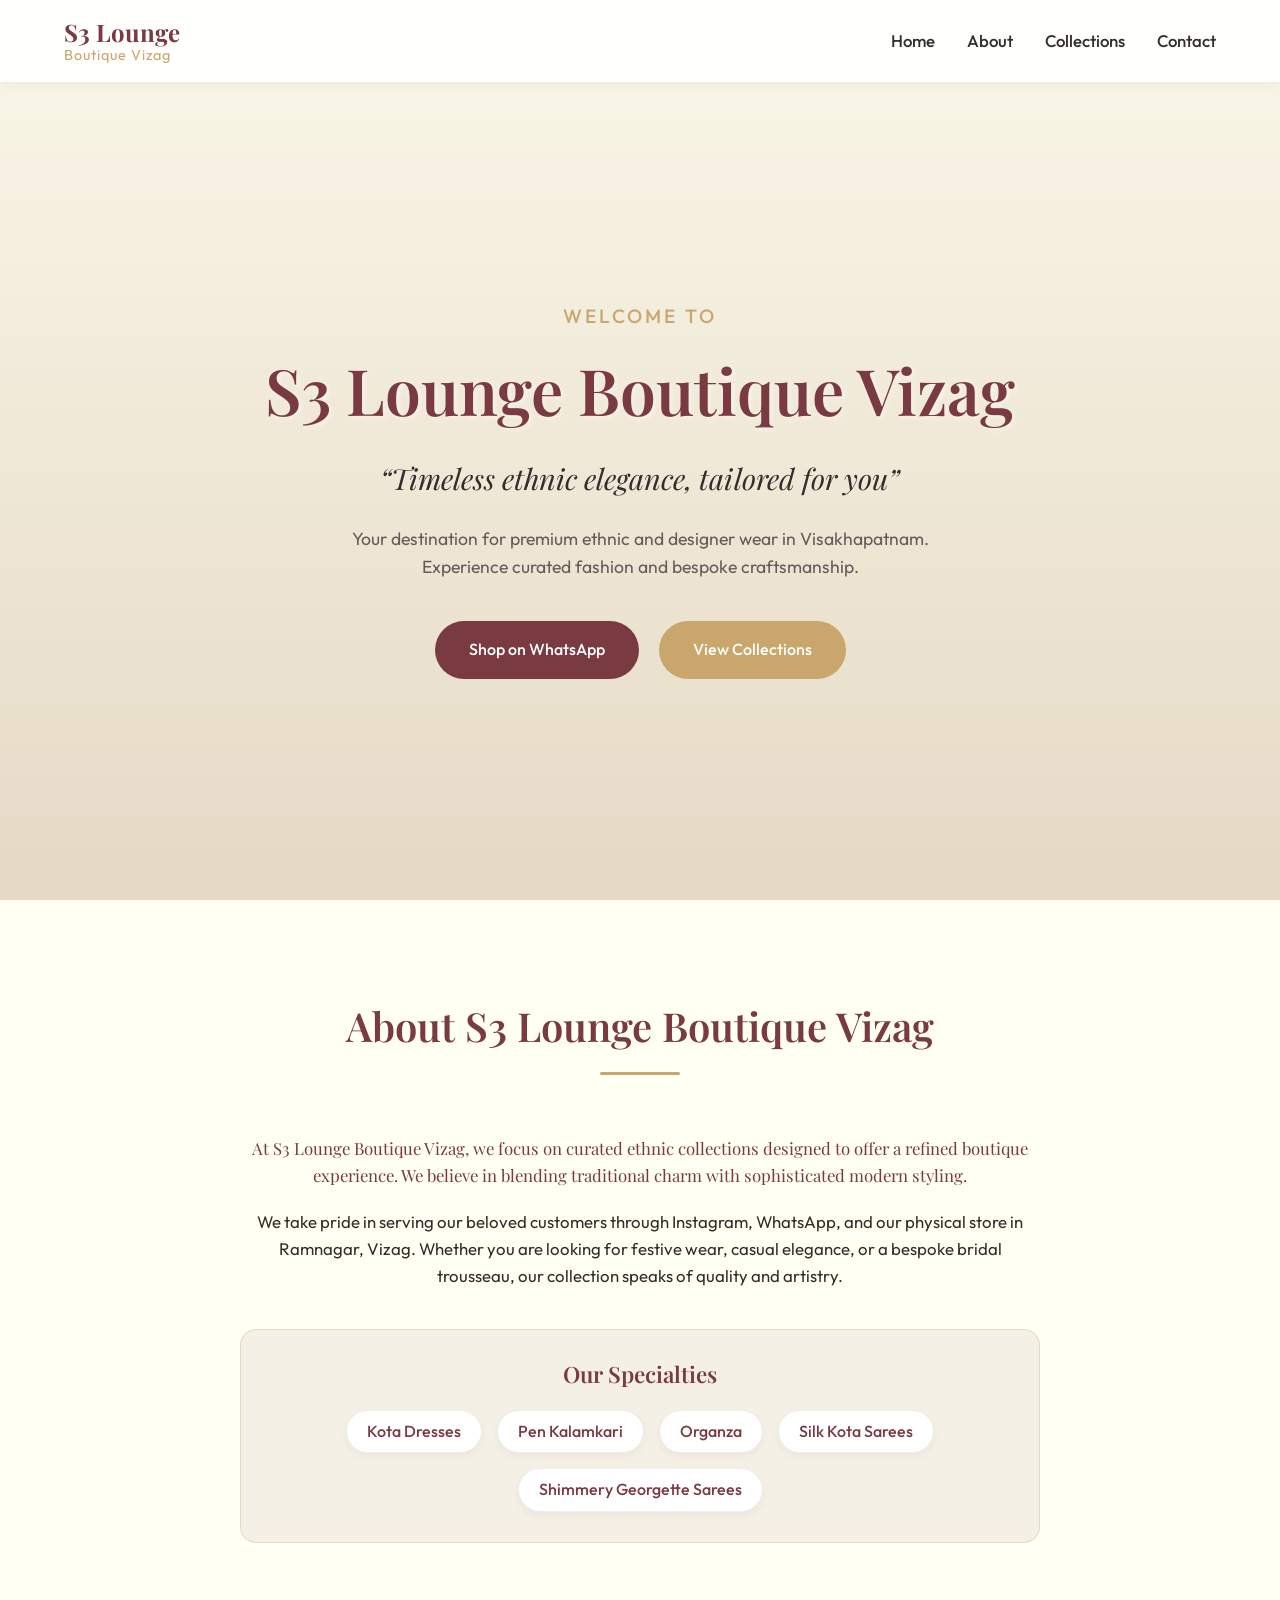
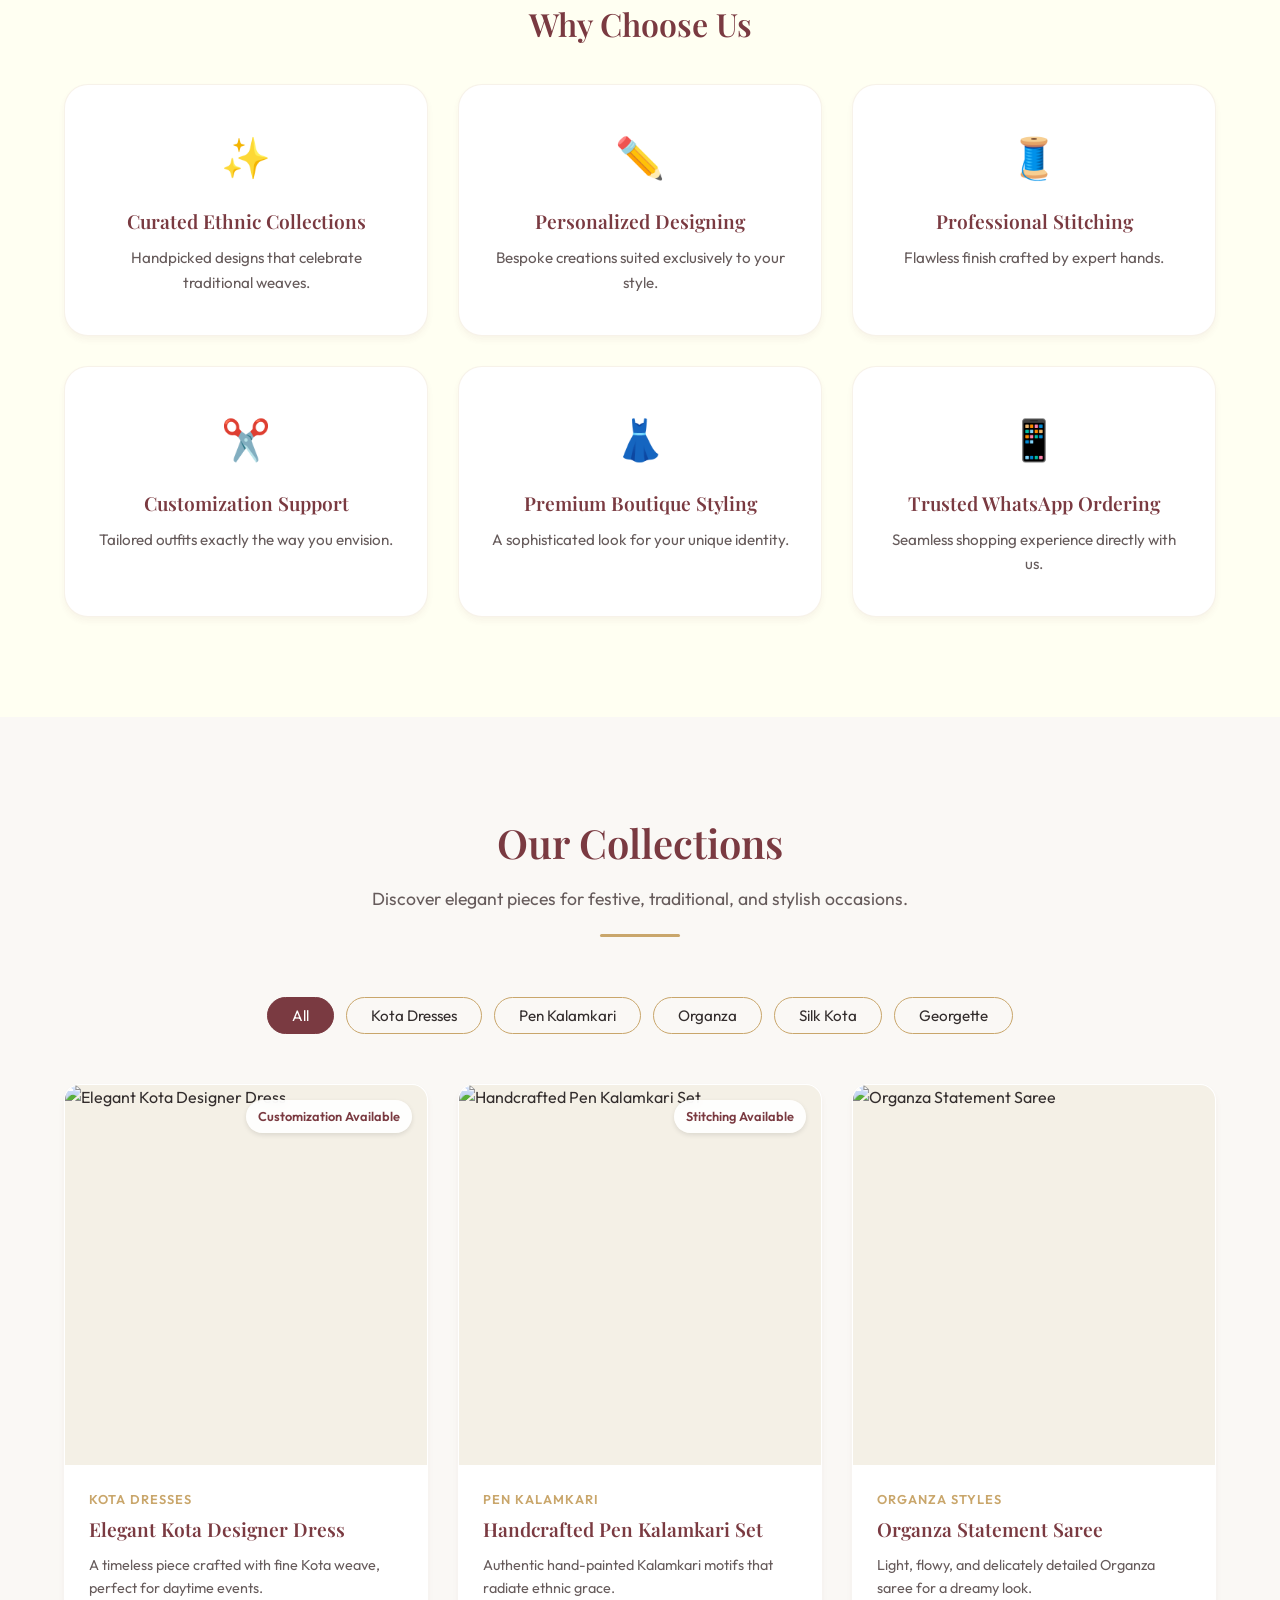
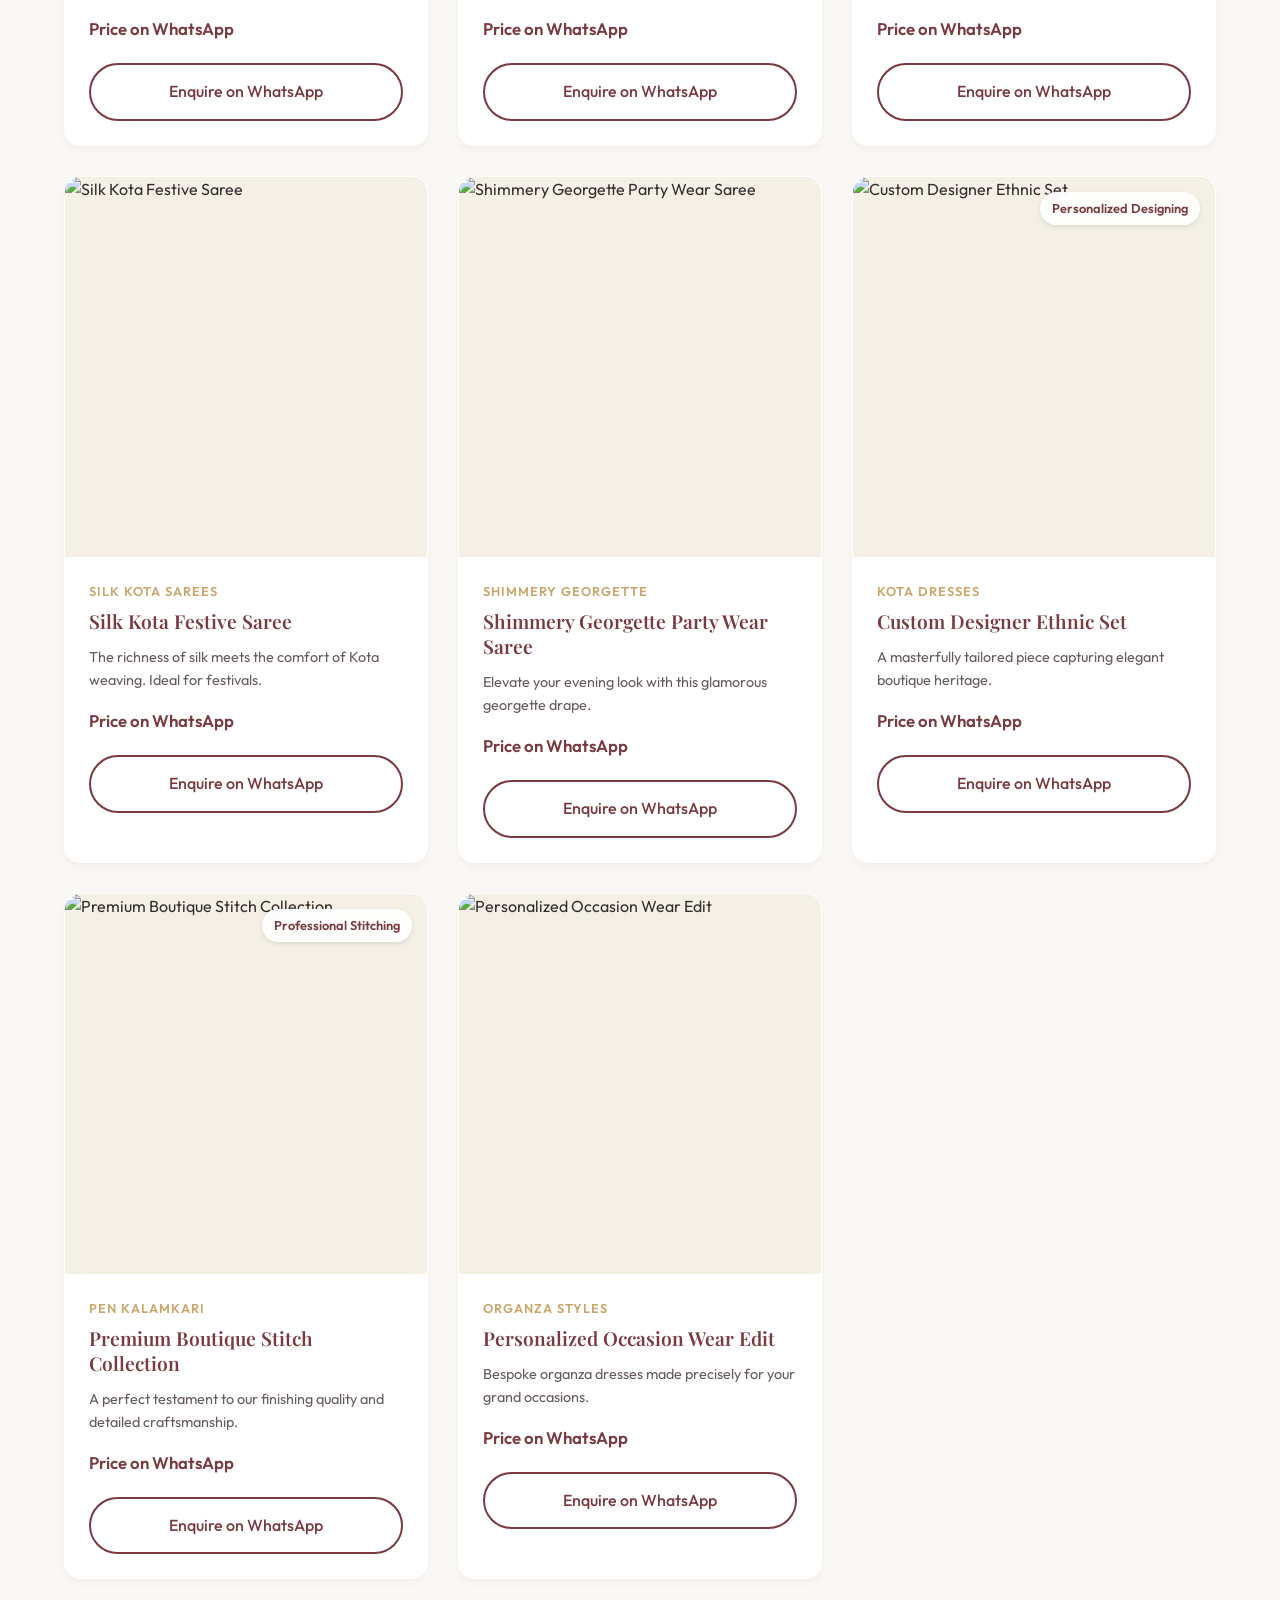
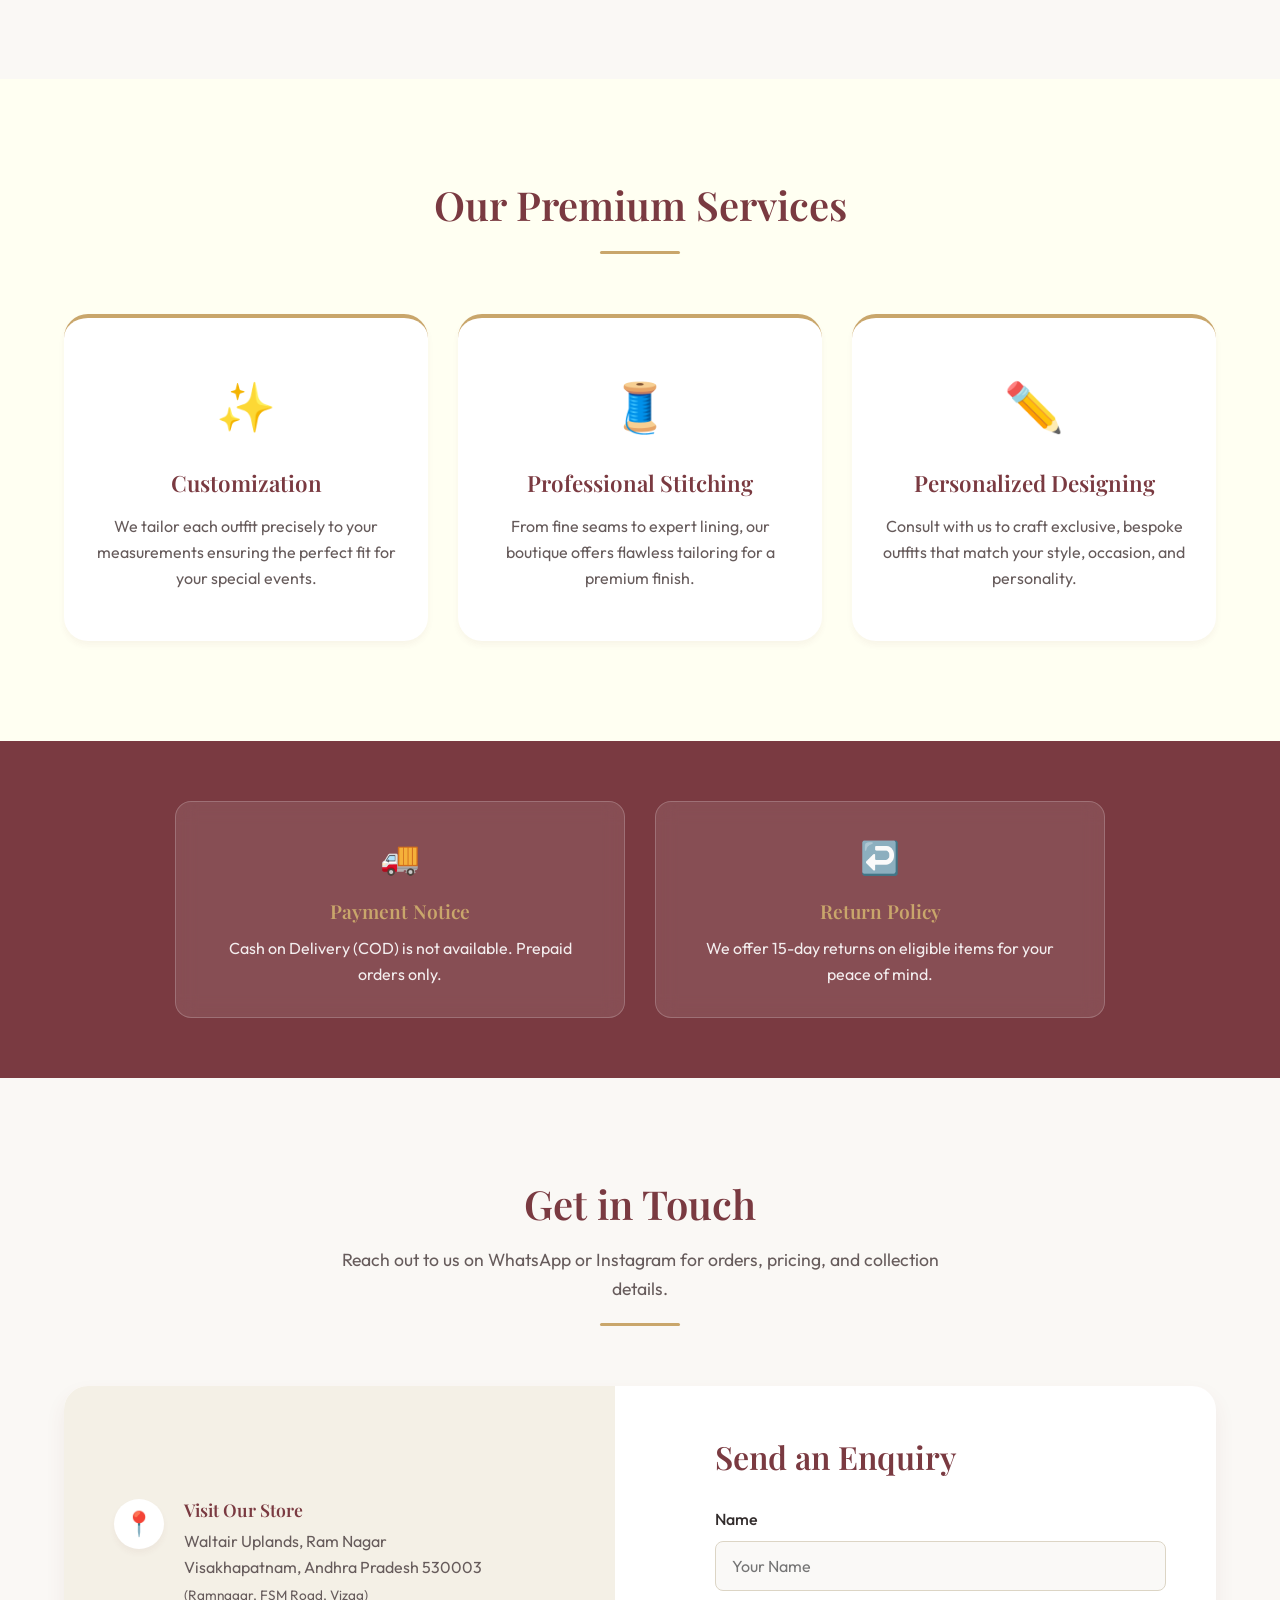
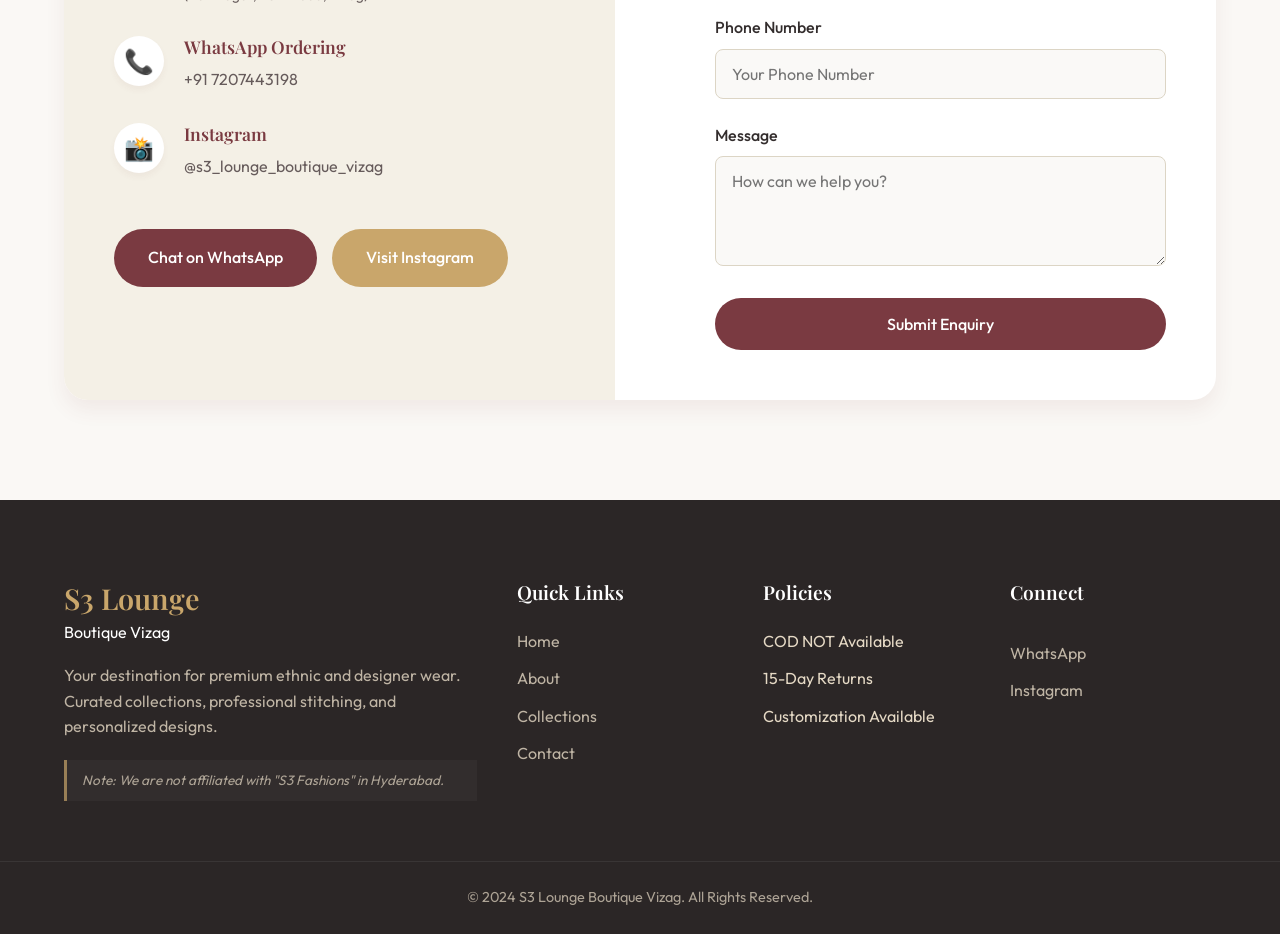
==== index.html @ 0291136e "Add files via upload" ====
<!DOCTYPE html>
<html lang="en">

<head>
    <meta charset="UTF-8">
    <meta name="viewport" content="width=device-width, initial-scale=1.0">
    <title>S3 Lounge Boutique Vizag | Premium Ethnic Wear</title>
    <meta name="description"
        content="S3 Lounge Boutique Vizag - Discover premium ethnic collections including Kota dresses, Pen Kalamkari, Organza, and Silk Kota sarees. Visit us in Ramnagar, Vizag or shop via WhatsApp.">
    <!-- Google Fonts -->
    <link rel="preconnect" href="https://fonts.googleapis.com">
    <link rel="preconnect" href="https://fonts.gstatic.com" crossorigin>
    <link
        href="https://fonts.googleapis.com/css2?family=Playfair+Display:ital,wght@0,400;0,500;0,600;0,700;1,400&family=Outfit:wght@300;400;500;600&display=swap"
        rel="stylesheet">
    <link rel="stylesheet" href="style.css">
</head>

<body>
    <!-- Navbar -->
    <header class="navbar">
        <div class="nav-container">
            <a href="#home" class="logo">S3 Lounge <span>Boutique Vizag</span></a>
            <nav class="nav-links">
                <a href="#home">Home</a>
                <a href="#about">About</a>
                <a href="#collections">Collections</a>
                <a href="#contact">Contact</a>
            </nav>
            <div class="mobile-menu-btn">
                <span></span>
                <span></span>
                <span></span>
            </div>
        </div>
    </header>

    <!-- Hero Section -->
    <section id="home" class="hero">
        <div class="hero-overlay"></div>
        <!-- Setting background in CSS with assets/images/hero_background.png or general style -->
        <div class="hero-content">
            <span class="hero-subtitle">Welcome to</span>
            <h1 class="hero-title">S3 Lounge Boutique Vizag</h1>
            <p class="hero-tagline">“Timeless ethnic elegance, tailored for you”</p>
            <p class="hero-desc">Your destination for premium ethnic and designer wear in Visakhapatnam. Experience
                curated fashion and bespoke craftsmanship.</p>
            <div class="hero-buttons">
                <a href="https://wa.me/917207443198?text=Hi%20S3%20Lounge%20Boutique%20Vizag,%20I%20am%20interested%20in%20your%20collections."
                    target="_blank" class="btn btn-primary">Shop on WhatsApp</a>
                <a href="#collections" class="btn btn-secondary smooth-scroll">View Collections</a>
            </div>
        </div>
    </section>

    <!-- About Section -->
    <section id="about" class="about section-padding">
        <div class="container">
            <div class="section-header">
                <h2 class="section-title">About S3 Lounge Boutique Vizag</h2>
                <div class="title-divider"></div>
            </div>

            <div class="about-content">
                <div class="about-text">
                    <p class="lead-text">At S3 Lounge Boutique Vizag, we focus on curated ethnic collections designed to
                        offer a refined boutique experience. We believe in blending traditional charm with sophisticated
                        modern styling.</p>
                    <p>We take pride in serving our beloved customers through Instagram, WhatsApp, and our physical
                        store in Ramnagar, Vizag. Whether you are looking for festive wear, casual elegance, or a
                        bespoke bridal trousseau, our collection speaks of quality and artistry.</p>
                    <div class="specialties">
                        <h3>Our Specialties</h3>
                        <ul>
                            <li>Kota Dresses</li>
                            <li>Pen Kalamkari</li>
                            <li>Organza</li>
                            <li>Silk Kota Sarees</li>
                            <li>Shimmery Georgette Sarees</li>
                        </ul>
                    </div>
                </div>
            </div>

            <div class="why-choose-us">
                <h3>Why Choose Us</h3>
                <div class="features-grid">
                    <div class="feature-card">
                        <div class="feature-icon">✨</div>
                        <h4>Curated Ethnic Collections</h4>
                        <p>Handpicked designs that celebrate traditional weaves.</p>
                    </div>
                    <div class="feature-card">
                        <div class="feature-icon">✏️</div>
                        <h4>Personalized Designing</h4>
                        <p>Bespoke creations suited exclusively to your style.</p>
                    </div>
                    <div class="feature-card">
                        <div class="feature-icon">🧵</div>
                        <h4>Professional Stitching</h4>
                        <p>Flawless finish crafted by expert hands.</p>
                    </div>
                    <div class="feature-card">
                        <div class="feature-icon">✂️</div>
                        <h4>Customization Support</h4>
                        <p>Tailored outfits exactly the way you envision.</p>
                    </div>
                    <div class="feature-card">
                        <div class="feature-icon">👗</div>
                        <h4>Premium Boutique Styling</h4>
                        <p>A sophisticated look for your unique identity.</p>
                    </div>
                    <div class="feature-card">
                        <div class="feature-icon">📱</div>
                        <h4>Trusted WhatsApp Ordering</h4>
                        <p>Seamless shopping experience directly with us.</p>
                    </div>
                </div>
            </div>
        </div>
    </section>

    <!-- Collections Section -->
    <section id="collections" class="collections section-padding bg-light">
        <div class="container">
            <div class="section-header">
                <h2 class="section-title">Our Collections</h2>
                <p class="section-subtitle">Discover elegant pieces for festive, traditional, and stylish occasions.</p>
                <div class="title-divider"></div>
            </div>

            <!-- Filters -->
            <div class="collection-filters">
                <button class="filter-btn active" data-filter="all">All</button>
                <button class="filter-btn" data-filter="kota">Kota Dresses</button>
                <button class="filter-btn" data-filter="kalamkari">Pen Kalamkari</button>
                <button class="filter-btn" data-filter="organza">Organza</button>
                <button class="filter-btn" data-filter="silk-kota">Silk Kota</button>
                <button class="filter-btn" data-filter="georgette">Georgette</button>
            </div>

            <!-- Products Grid -->
            <div class="products-grid">
                <!-- Product 1 -->
                <div class="product-card" data-category="kota">
                    <div class="product-image">
                        <img src="assets/images/outfit_mannequins.png" alt="Elegant Kota Designer Dress">
                        <div class="product-badge">Customization Available</div>
                    </div>
                    <div class="product-info">
                        <span class="product-category">Kota Dresses</span>
                        <h3 class="product-name">Elegant Kota Designer Dress</h3>
                        <p class="product-desc">A timeless piece crafted with fine Kota weave, perfect for daytime
                            events.</p>
                        <p class="product-price">Price on WhatsApp</p>
                        <a href="https://wa.me/917207443198?text=Hi%20S3%20Lounge%20Boutique%20Vizag,%20I%20am%20interested%20in%20the%20Elegant%20Kota%20Designer%20Dress."
                            target="_blank" class="btn btn-outline btn-full">Enquire on WhatsApp</a>
                    </div>
                </div>

                <!-- Product 2 -->
                <div class="product-card" data-category="kalamkari">
                    <div class="product-image">
                        <img src="https://www.inweaveindia.com/cdn/shop/files/6453671059784_2_1500x2000.jpg?v=1748083345"
                            alt="Handcrafted Pen Kalamkari Set">
                        <div class="product-badge">Stitching Available</div>
                    </div>
                    <div class="product-info">
                        <span class="product-category">Pen Kalamkari</span>
                        <h3 class="product-name">Handcrafted Pen Kalamkari Set</h3>
                        <p class="product-desc">Authentic hand-painted Kalamkari motifs that radiate ethnic grace.</p>
                        <p class="product-price">Price on WhatsApp</p>
                        <a href="https://wa.me/917207443198?text=Hi%20S3%20Lounge%20Boutique%20Vizag,%20I%20am%20interested%20in%20the%20Handcrafted%20Pen%20Kalamkari%20Set."
                            target="_blank" class="btn btn-outline btn-full">Enquire on WhatsApp</a>
                    </div>
                </div>

                <!-- Product 3 -->
                <div class="product-card" data-category="organza">
                    <div class="product-image">
                        <img src="assets/images/Screenshot 2026-04-14 at 10.06.57 PM.png" alt="Organza Statement Saree">
                    </div>
                    <div class="product-info">
                        <span class="product-category">Organza Styles</span>
                        <h3 class="product-name">Organza Statement Saree</h3>
                        <p class="product-desc">Light, flowy, and delicately detailed Organza saree for a dreamy look.
                        </p>
                        <p class="product-price">Price on WhatsApp</p>
                        <a href="https://wa.me/917207443198?text=Hi%20S3%20Lounge%20Boutique%20Vizag,%20I%20am%20interested%20in%20the%20Organza%20Statement%20Saree."
                            target="_blank" class="btn btn-outline btn-full">Enquire on WhatsApp</a>
                    </div>
                </div>

                <!-- Product 4 -->
                <div class="product-card" data-category="silk-kota">
                    <div class="product-image">
                        <img src="assets/images/Screenshot 2026-04-14 at 10.07.12 PM.png" alt="Silk Kota Festive Saree">
                    </div>
                    <div class="product-info">
                        <span class="product-category">Silk Kota Sarees</span>
                        <h3 class="product-name">Silk Kota Festive Saree</h3>
                        <p class="product-desc">The richness of silk meets the comfort of Kota weaving. Ideal for
                            festivals.</p>
                        <p class="product-price">Price on WhatsApp</p>
                        <a href="https://wa.me/917207443198?text=Hi%20S3%20Lounge%20Boutique%20Vizag,%20I%20am%20interested%20in%20the%20Silk%20Kota%20Festive%20Saree."
                            target="_blank" class="btn btn-outline btn-full">Enquire on WhatsApp</a>
                    </div>
                </div>

                <!-- Product 5 -->
                <div class="product-card" data-category="georgette">
                    <div class="product-image">
                        <img src="https://shoplance.in/cdn/shop/files/WhatsAppImage2025-04-09at18.09.49_1.jpg?v=1744202727"
                            alt="Shimmery Georgette Party Wear Saree">
                    </div>
                    <div class="product-info">
                        <span class="product-category">Shimmery Georgette</span>
                        <h3 class="product-name">Shimmery Georgette Party Wear Saree</h3>
                        <p class="product-desc">Elevate your evening look with this glamorous georgette drape.</p>
                        <p class="product-price">Price on WhatsApp</p>
                        <a href="https://wa.me/917207443198?text=Hi%20S3%20Lounge%20Boutique%20Vizag,%20I%20am%20interested%20in%20the%20Shimmery%20Georgette%20Party%20Wear%20Saree."
                            target="_blank" class="btn btn-outline btn-full">Enquire on WhatsApp</a>
                    </div>
                </div>

                <!-- Product 6 -->
                <div class="product-card" data-category="kota">
                    <div class="product-image">
                        <img src="assets/images/outfit_mannequins.png" alt="Custom Designer Ethnic Set">
                        <div class="product-badge">Personalized Designing</div>
                    </div>
                    <div class="product-info">
                        <span class="product-category">Kota Dresses</span>
                        <h3 class="product-name">Custom Designer Ethnic Set</h3>
                        <p class="product-desc">A masterfully tailored piece capturing elegant boutique heritage.</p>
                        <p class="product-price">Price on WhatsApp</p>
                        <a href="https://wa.me/917207443198?text=Hi%20S3%20Lounge%20Boutique%20Vizag,%20I%20am%20interested%20in%20the%20Custom%20Designer%20Ethnic%20Set."
                            target="_blank" class="btn btn-outline btn-full">Enquire on WhatsApp</a>
                    </div>
                </div>

                <!-- Product 7 -->
                <div class="product-card" data-category="kalamkari">
                    <div class="product-image">
                        <img src="https://desilooklifestyle.com/cdn/shop/files/WhatsAppImage2024-03-27at3.19.49PM.jpg?v=1715950779"
                            alt="Premium Boutique Stitch Collection">
                        <div class="product-badge">Professional Stitching</div>
                    </div>
                    <div class="product-info">
                        <span class="product-category">Pen Kalamkari</span>
                        <h3 class="product-name">Premium Boutique Stitch Collection</h3>
                        <p class="product-desc">A perfect testament to our finishing quality and detailed craftsmanship.
                        </p>
                        <p class="product-price">Price on WhatsApp</p>
                        <a href="https://wa.me/917207443198?text=Hi%20S3%20Lounge%20Boutique%20Vizag,%20I%20am%20interested%20in%20the%20Premium%20Boutique%20Stitch%20Collection."
                            target="_blank" class="btn btn-outline btn-full">Enquire on WhatsApp</a>
                    </div>
                </div>

                <!-- Product 8 -->
                <div class="product-card" data-category="organza">
                    <div class="product-image">
                        <img src="https://5.imimg.com/data5/ECOM/Default/2024/7/436962311/KW/NE/SW/65771136/long-purple-flared-dress-ordermefirst-6176.jpg"
                            alt="Personalized Occasion Wear Edit">
                    </div>
                    <div class="product-info">
                        <span class="product-category">Organza Styles</span>
                        <h3 class="product-name">Personalized Occasion Wear Edit</h3>
                        <p class="product-desc">Bespoke organza dresses made precisely for your grand occasions.</p>
                        <p class="product-price">Price on WhatsApp</p>
                        <a href="https://wa.me/917207443198?text=Hi%20S3%20Lounge%20Boutique%20Vizag,%20I%20am%20interested%20in%20the%20Personalized%20Occasion%20Wear%20Edit."
                            target="_blank" class="btn btn-outline btn-full">Enquire on WhatsApp</a>
                    </div>
                </div>
            </div>
        </div>
    </section>

    <!-- Services Section -->
    <section class="services section-padding">
        <div class="container">
            <div class="section-header">
                <h2 class="section-title">Our Premium Services</h2>
                <div class="title-divider"></div>
            </div>
            <div class="services-grid">
                <div class="service-card">
                    <div class="service-icon">✨</div>
                    <h3>Customization</h3>
                    <p>We tailor each outfit precisely to your measurements ensuring the perfect fit for your special
                        events.</p>
                </div>
                <div class="service-card">
                    <div class="service-icon">🧵</div>
                    <h3>Professional Stitching</h3>
                    <p>From fine seams to expert lining, our boutique offers flawless tailoring for a premium finish.
                    </p>
                </div>
                <div class="service-card">
                    <div class="service-icon">✏️</div>
                    <h3>Personalized Designing</h3>
                    <p>Consult with us to craft exclusive, bespoke outfits that match your style, occasion, and
                        personality.</p>
                </div>
            </div>
        </div>
    </section>

    <!-- Policy Notice -->
    <section class="policies section-padding">
        <div class="container">
            <div class="policy-wrapper">
                <div class="policy-card">
                    <div class="policy-icon">🚚</div>
                    <h4>Payment Notice</h4>
                    <p>Cash on Delivery (COD) is not available. Prepaid orders only.</p>
                </div>
                <div class="policy-card">
                    <div class="policy-icon">↩️</div>
                    <h4>Return Policy</h4>
                    <p>We offer 15-day returns on eligible items for your peace of mind.</p>
                </div>
            </div>
        </div>
    </section>

    <!-- Contact Section -->
    <section id="contact" class="contact section-padding bg-light">
        <div class="container">
            <div class="section-header">
                <h2 class="section-title">Get in Touch</h2>
                <p class="section-subtitle">Reach out to us on WhatsApp or Instagram for orders, pricing, and collection
                    details.</p>
                <div class="title-divider"></div>
            </div>

            <div class="contact-grid">
                <div class="contact-info">
                    <div class="info-item">
                        <div class="info-icon">📍</div>
                        <div>
                            <h4>Visit Our Store</h4>
                            <p>Waltair Uplands, Ram Nagar<br>Visakhapatnam, Andhra Pradesh 530003</p>
                            <p class="small-text">(Ramnagar, FSM Road, Vizag)</p>
                        </div>
                    </div>
                    <div class="info-item">
                        <div class="info-icon">📞</div>
                        <div>
                            <h4>WhatsApp Ordering</h4>
                            <p>+91 7207443198</p>
                        </div>
                    </div>
                    <div class="info-item">
                        <div class="info-icon">📸</div>
                        <div>
                            <h4>Instagram</h4>
                            <p>@s3_lounge_boutique_vizag</p>
                        </div>
                    </div>

                    <div class="contact-actions">
                        <a href="https://wa.me/917207443198?text=Hi%20S3%20Lounge%20Boutique%20Vizag,%20I%20would%20like%20to%20know%20more%20about%20your%20collections."
                            target="_blank" class="btn btn-primary">Chat on WhatsApp</a>
                        <a href="https://instagram.com/s3_lounge_boutique_vizag" target="_blank"
                            class="btn btn-secondary">Visit Instagram</a>
                    </div>
                </div>

                <div class="contact-form-container">
                    <form id="contactForm" class="contact-form">
                        <h3>Send an Enquiry</h3>
                        <div class="form-group">
                            <label for="name">Name</label>
                            <input type="text" id="name" placeholder="Your Name" required>
                        </div>
                        <div class="form-group">
                            <label for="phone">Phone Number</label>
                            <input type="tel" id="phone" placeholder="Your Phone Number" required>
                        </div>
                        <div class="form-group">
                            <label for="message">Message</label>
                            <textarea id="message" rows="4" placeholder="How can we help you?" required></textarea>
                        </div>
                        <button type="submit" class="btn btn-primary btn-full">Submit Enquiry</button>
                    </form>
                </div>
            </div>
        </div>
    </section>

    <!-- Footer -->
    <footer class="footer">
        <div class="container footer-grid">
            <div class="footer-brand">
                <h3>S3 Lounge <span>Boutique Vizag</span></h3>
                <p>Your destination for premium ethnic and designer wear. Curated collections, professional stitching,
                    and personalized designs.</p>
                <div class="clarification">Note: We are not affiliated with "S3 Fashions" in Hyderabad.</div>
            </div>

            <div class="footer-links">
                <h4>Quick Links</h4>
                <ul>
                    <li><a href="#home">Home</a></li>
                    <li><a href="#about">About</a></li>
                    <li><a href="#collections">Collections</a></li>
                    <li><a href="#contact">Contact</a></li>
                </ul>
            </div>

            <div class="footer-policies">
                <h4>Policies</h4>
                <ul>
                    <li>COD NOT Available</li>
                    <li>15-Day Returns</li>
                    <li>Customization Available</li>
                </ul>
            </div>

            <div class="footer-social">
                <h4>Connect</h4>
                <a href="https://wa.me/917207443198" target="_blank">WhatsApp</a>
                <a href="https://instagram.com/s3_lounge_boutique_vizag" target="_blank">Instagram</a>
            </div>
        </div>
        <div class="footer-bottom">
            <p>&copy; 2024 S3 Lounge Boutique Vizag. All Rights Reserved.</p>
        </div>
    </footer>

    <script src="script.js"></script>
</body>

</html>
---- style.css ----
/* =========================================
   S3 Lounge Boutique Vizag - CSS
   ========================================= */

/* Variables - Premium Boutique Palette */
:root {
  --color-ivory: #fffff2;
  --color-cream: #f4f0e6;
  --color-muted-gold: #c9a66b;
  --color-muted-gold-dark: #b08d55;
  --color-dusty-rose: #d69f9f;
  --color-earthy-beige: #e5d9c5;
  --color-soft-maroon: #7a3a41;
  --color-soft-maroon-dark: #5c292f;
  
  --color-text-dark: #332d2d;
  --color-text-light: #665b5b;
  --color-bg-light: #faf8f5;
  --color-white: #ffffff;
  
  --font-heading: 'Playfair Display', serif;
  --font-body: 'Outfit', sans-serif;
  
  --radius-sm: 8px;
  --radius-md: 16px;
  --radius-lg: 24px;
  
  --shadow-sm: 0 4px 6px rgba(122, 58, 65, 0.05);
  --shadow-md: 0 10px 20px rgba(122, 58, 65, 0.08);
  --shadow-hover: 0 15px 30px rgba(122, 58, 65, 0.12);
  
  --transition: all 0.3s cubic-bezier(0.25, 0.8, 0.25, 1);
}

/* Base Styles */
* {
  margin: 0;
  padding: 0;
  box-sizing: border-box;
}

html {
  scroll-behavior: smooth;
  scroll-padding-top: 80px; /* offset for fixed navbar */
}

body {
  font-family: var(--font-body);
  color: var(--color-text-dark);
  background-color: var(--color-ivory);
  line-height: 1.6;
  overflow-x: hidden;
}

h1, h2, h3, h4, h5, h6 {
  font-family: var(--font-heading);
  font-weight: 600;
  color: var(--color-soft-maroon);
  line-height: 1.3;
}

a {
  text-decoration: none;
  color: inherit;
  transition: var(--transition);
}

ul {
  list-style: none;
}

img {
  max-width: 100%;
  height: auto;
  display: block;
}

.container {
  max-width: 1200px;
  margin: 0 auto;
  padding: 0 24px;
}

.section-padding {
  padding: 100px 0;
}

.bg-light {
  background-color: var(--color-bg-light);
}

/* Typography elements */
.section-header {
  text-align: center;
  margin-bottom: 60px;
}

.section-title {
  font-size: 2.5rem;
  margin-bottom: 16px;
  color: var(--color-soft-maroon);
}

.section-subtitle {
  font-size: 1.1rem;
  color: var(--color-text-light);
  max-width: 600px;
  margin: 0 auto;
}

.title-divider {
  height: 3px;
  width: 80px;
  background: var(--color-muted-gold);
  margin: 20px auto 0;
  border-radius: 2px;
}

/* Buttons */
.btn {
  display: inline-block;
  padding: 14px 32px;
  border-radius: 50px;
  font-weight: 500;
  font-family: var(--font-body);
  text-align: center;
  cursor: pointer;
  border: 2px solid transparent;
  transition: var(--transition);
  font-size: 1rem;
}

.btn-primary {
  background-color: var(--color-soft-maroon);
  color: var(--color-white);
}

.btn-primary:hover {
  background-color: var(--color-soft-maroon-dark);
  transform: translateY(-2px);
  box-shadow: var(--shadow-md);
}

.btn-secondary {
  background-color: var(--color-muted-gold);
  color: var(--color-white);
}

.btn-secondary:hover {
  background-color: var(--color-muted-gold-dark);
  transform: translateY(-2px);
  box-shadow: var(--shadow-md);
}

.btn-outline {
  background-color: transparent;
  border-color: var(--color-soft-maroon);
  color: var(--color-soft-maroon);
}

.btn-outline:hover {
  background-color: var(--color-soft-maroon);
  color: var(--color-white);
}

.btn-full {
  width: 100%;
}

/* Navigation */
.navbar {
  position: fixed;
  top: 0;
  left: 0;
  width: 100%;
  background-color: rgba(255, 255, 255, 0.95);
  backdrop-filter: blur(10px);
  z-index: 1000;
  box-shadow: 0 2px 10px rgba(0,0,0,0.05);
  transition: var(--transition);
}

.nav-container {
  max-width: 1200px;
  margin: 0 auto;
  padding: 20px 24px;
  display: flex;
  justify-content: space-between;
  align-items: center;
}

.logo {
  font-family: var(--font-heading);
  font-size: 1.5rem;
  font-weight: 700;
  color: var(--color-soft-maroon);
  display: flex;
  flex-direction: column;
  line-height: 1;
}

.logo span {
  font-size: 0.9rem;
  font-weight: 400;
  color: var(--color-muted-gold);
  margin-top: 4px;
  font-family: var(--font-body);
  letter-spacing: 1px;
}

.nav-links {
  display: flex;
  gap: 32px;
}

.nav-links a {
  font-weight: 500;
  color: var(--color-text-dark);
  position: relative;
  font-size: 1.05rem;
}

.nav-links a::after {
  content: '';
  position: absolute;
  bottom: -4px;
  left: 0;
  width: 0;
  height: 2px;
  background-color: var(--color-muted-gold);
  transition: var(--transition);
}

.nav-links a:hover {
  color: var(--color-soft-maroon);
}

.nav-links a:hover::after,
.nav-links a.active::after {
  width: 100%;
}

.mobile-menu-btn {
  display: none;
  flex-direction: column;
  gap: 5px;
  cursor: pointer;
}

.mobile-menu-btn span {
  width: 25px;
  height: 2px;
  background-color: var(--color-soft-maroon);
  transition: var(--transition);
}

/* Hero Section */
.hero {
  min-height: 100vh;
  display: flex;
  align-items: center;
  justify-content: center;
  position: relative;
  text-align: center;
  padding-top: 80px;
  background-color: var(--color-earthy-beige);
  background-image: url('assets/images/hero_background.png');
  background-size: cover;
  background-position: center;
  background-attachment: fixed;
}

.hero-overlay {
  position: absolute;
  top: 0;
  left: 0;
  width: 100%;
  height: 100%;
  background: linear-gradient(to bottom, rgba(255, 255, 242, 0.8), rgba(229, 217, 197, 0.9));
  z-index: 1;
}

.hero-content {
  position: relative;
  z-index: 2;
  max-width: 800px;
  padding: 0 24px;
}

.hero-subtitle {
  font-size: 1.2rem;
  text-transform: uppercase;
  letter-spacing: 3px;
  color: var(--color-muted-gold);
  font-weight: 500;
  margin-bottom: 16px;
  display: block;
}

.hero-title {
  font-size: 4rem;
  margin-bottom: 24px;
  color: var(--color-soft-maroon);
  text-shadow: 2px 2px 4px rgba(255,255,255,0.5);
}

.hero-tagline {
  font-family: var(--font-heading);
  font-size: 1.8rem;
  font-style: italic;
  color: var(--color-text-dark);
  margin-bottom: 24px;
}

.hero-desc {
  font-size: 1.1rem;
  color: var(--color-text-light);
  margin-bottom: 40px;
  max-width: 600px;
  margin-left: auto;
  margin-right: auto;
}

.hero-buttons {
  display: flex;
  gap: 20px;
  justify-content: center;
}

/* About Section */
.about-content {
  max-width: 800px;
  margin: 0 auto 60px;
  text-align: center;
}

.lead-text {
  font-size: 1.3rem;
  font-weight: 400;
  color: var(--color-soft-maroon);
  margin-bottom: 24px;
  font-family: var(--font-heading);
}

.about-text p {
  margin-bottom: 20px;
  font-size: 1.05rem;
}

.specialties {
  margin-top: 40px;
  padding: 30px;
  background-color: var(--color-cream);
  border-radius: var(--radius-md);
  border: 1px solid rgba(201, 166, 107, 0.3);
}

.specialties h3 {
  margin-bottom: 20px;
  font-size: 1.4rem;
}

.specialties ul {
  display: flex;
  flex-wrap: wrap;
  gap: 15px;
  justify-content: center;
}

.specialties li {
  background-color: var(--color-white);
  padding: 8px 20px;
  border-radius: 50px;
  color: var(--color-soft-maroon);
  font-weight: 500;
  box-shadow: var(--shadow-sm);
  border: 1px solid rgba(122, 58, 65, 0.1);
}

.why-choose-us h3 {
  text-align: center;
  font-size: 2rem;
  margin-bottom: 40px;
}

.features-grid {
  display: grid;
  grid-template-columns: repeat(auto-fit, minmax(300px, 1fr));
  gap: 30px;
}

.feature-card {
  background: var(--color-white);
  padding: 40px 30px;
  border-radius: var(--radius-lg);
  text-align: center;
  box-shadow: var(--shadow-sm);
  transition: var(--transition);
  border: 1px solid rgba(201, 166, 107, 0.15);
}

.feature-card:hover {
  transform: translateY(-5px);
  box-shadow: var(--shadow-md);
  border-color: var(--color-muted-gold);
}

.feature-icon {
  font-size: 2.5rem;
  margin-bottom: 20px;
}

.feature-card h4 {
  font-size: 1.2rem;
  margin-bottom: 12px;
}

.feature-card p {
  color: var(--color-text-light);
  font-size: 0.95rem;
}

/* Collections Section */
.collection-filters {
  display: flex;
  justify-content: center;
  flex-wrap: wrap;
  gap: 12px;
  margin-bottom: 50px;
}

.filter-btn {
  background: transparent;
  border: 1px solid var(--color-muted-gold);
  color: var(--color-text-dark);
  padding: 8px 24px;
  border-radius: 50px;
  font-family: var(--font-body);
  font-size: 0.95rem;
  cursor: pointer;
  transition: var(--transition);
}

.filter-btn:hover,
.filter-btn.active {
  background: var(--color-soft-maroon);
  border-color: var(--color-soft-maroon);
  color: var(--color-white);
}

.products-grid {
  display: grid;
  grid-template-columns: repeat(auto-fill, minmax(280px, 1fr));
  gap: 30px;
}

.product-card {
  background: var(--color-white);
  border-radius: var(--radius-md);
  overflow: hidden;
  box-shadow: var(--shadow-sm);
  transition: var(--transition);
  border: 1px solid transparent;
}

.product-card:hover {
  transform: translateY(-8px);
  box-shadow: var(--shadow-hover);
  border-color: rgba(201, 166, 107, 0.3);
}

.product-image {
  position: relative;
  height: 380px;
  overflow: hidden;
  background-color: var(--color-cream);
  display: flex;
  align-items: center;
  justify-content: center;
}

.product-image img {
  width: 100%;
  height: 100%;
  object-fit: cover;
  transition: transform 0.5s ease;
}

.product-card:hover .product-image img {
  transform: scale(1.05);
}

.product-badge {
  position: absolute;
  top: 15px;
  right: 15px;
  background-color: rgba(255, 255, 255, 0.9);
  color: var(--color-soft-maroon);
  padding: 6px 12px;
  border-radius: 50px;
  font-size: 0.8rem;
  font-weight: 600;
  box-shadow: 0 2px 5px rgba(0,0,0,0.1);
  backdrop-filter: blur(4px);
}

.product-info {
  padding: 24px;
}

.product-category {
  font-size: 0.8rem;
  color: var(--color-muted-gold);
  text-transform: uppercase;
  letter-spacing: 1px;
  font-weight: 600;
  display: block;
  margin-bottom: 8px;
}

.product-name {
  font-size: 1.2rem;
  margin-bottom: 12px;
  font-family: var(--font-heading);
}

.product-desc {
  font-size: 0.9rem;
  color: var(--color-text-light);
  margin-bottom: 16px;
  display: -webkit-box;
  -webkit-line-clamp: 2;
  -webkit-box-orient: vertical;
  overflow: hidden;
}

.product-price {
  font-weight: 600;
  color: var(--color-soft-maroon);
  margin-bottom: 20px;
  font-size: 1.05rem;
}

/* Services */
.services-grid {
  display: grid;
  grid-template-columns: repeat(auto-fit, minmax(300px, 1fr));
  gap: 30px;
}

.service-card {
  text-align: center;
  padding: 50px 30px;
  background: var(--color-white);
  border-radius: var(--radius-lg);
  box-shadow: var(--shadow-sm);
  border-top: 4px solid var(--color-muted-gold);
}

.service-icon {
  font-size: 3rem;
  margin-bottom: 24px;
}

.service-card h3 {
  font-size: 1.4rem;
  margin-bottom: 16px;
}

.service-card p {
  color: var(--color-text-light);
}

/* Policies Section */
.policies {
  background-color: var(--color-soft-maroon);
  color: var(--color-white);
  padding: 60px 0;
}

.policy-wrapper {
  display: flex;
  justify-content: center;
  flex-wrap: wrap;
  gap: 30px;
}

.policy-card {
  background: rgba(255, 255, 255, 0.1);
  padding: 30px;
  border-radius: var(--radius-md);
  text-align: center;
  flex: 1;
  min-width: 280px;
  max-width: 450px;
  backdrop-filter: blur(10px);
  border: 1px solid rgba(255, 255, 255, 0.2);
}

.policy-card h4 {
  color: var(--color-muted-gold);
  margin-bottom: 12px;
  font-size: 1.2rem;
}

.policy-icon {
  font-size: 2rem;
  margin-bottom: 16px;
}

.policy-card p {
  font-size: 1rem;
  opacity: 0.9;
}

/* Contact Section */
.contact-grid {
  display: grid;
  grid-template-columns: 1fr 1fr;
  gap: 50px;
  background: var(--color-white);
  border-radius: var(--radius-lg);
  overflow: hidden;
  box-shadow: var(--shadow-md);
}

.contact-info {
  padding: 50px;
  background-color: var(--color-cream);
  display: flex;
  flex-direction: column;
  justify-content: center;
}

.info-item {
  display: flex;
  align-items: flex-start;
  margin-bottom: 30px;
  gap: 20px;
}

.info-icon {
  font-size: 1.5rem;
  background: var(--color-white);
  width: 50px;
  height: 50px;
  display: flex;
  align-items: center;
  justify-content: center;
  border-radius: 50%;
  box-shadow: var(--shadow-sm);
  flex-shrink: 0;
}

.info-item h4 {
  margin-bottom: 8px;
  font-size: 1.1rem;
}

.info-item p {
  color: var(--color-text-light);
}

.small-text {
  font-size: 0.85rem;
  margin-top: 4px;
}

.contact-actions {
  display: flex;
  gap: 15px;
  margin-top: 20px;
  flex-wrap: wrap;
}

.contact-form-container {
  padding: 50px;
}

.contact-form h3 {
  font-size: 2rem;
  margin-bottom: 30px;
}

.form-group {
  margin-bottom: 24px;
}

.form-group label {
  display: block;
  margin-bottom: 8px;
  font-weight: 500;
  color: var(--color-text-dark);
}

.form-group input,
.form-group textarea {
  width: 100%;
  padding: 14px 16px;
  border: 1px solid #dcd5c5;
  border-radius: var(--radius-sm);
  font-family: inherit;
  font-size: 1rem;
  background-color: #faf9f7;
  transition: var(--transition);
}

.form-group input:focus,
.form-group textarea:focus {
  outline: none;
  border-color: var(--color-soft-maroon);
  background-color: var(--color-white);
  box-shadow: 0 0 0 3px rgba(122, 58, 65, 0.1);
}

/* Footer */
.footer {
  background-color: #2b2626;
  color: #e5d9c5;
  padding-top: 80px;
}

.footer-grid {
  display: grid;
  grid-template-columns: 2fr 1fr 1fr 1fr;
  gap: 40px;
  margin-bottom: 60px;
}

.footer-brand h3 {
  color: var(--color-muted-gold);
  font-size: 1.8rem;
  margin-bottom: 20px;
}

.footer-brand span {
  font-family: var(--font-body);
  font-size: 1rem;
  font-weight: 400;
  display: block;
  color: var(--color-white);
  margin-top: 5px;
}

.footer-brand p {
  margin-bottom: 20px;
  opacity: 0.8;
}

.clarification {
  padding: 10px 15px;
  background-color: rgba(255,255,255,0.05);
  border-left: 3px solid var(--color-muted-gold);
  font-size: 0.85rem;
  font-style: italic;
  opacity: 0.7;
}

.footer h4 {
  color: var(--color-white);
  font-size: 1.2rem;
  margin-bottom: 24px;
}

.footer ul li {
  margin-bottom: 12px;
}

.footer a {
  opacity: 0.8;
}

.footer a:hover {
  opacity: 1;
  color: var(--color-muted-gold);
  padding-left: 5px;
}

.footer-social {
  display: flex;
  flex-direction: column;
  gap: 12px;
}

.footer-social a {
  display: inline-block;
}

.footer-bottom {
  text-align: center;
  padding: 24px 0;
  border-top: 1px solid rgba(255,255,255,0.1);
  font-size: 0.9rem;
  opacity: 0.7;
}

/* Animations */
@keyframes fadeIn {
  from { opacity: 0; transform: translateY(20px); }
  to { opacity: 1; transform: translateY(0); }
}

.product-card {
  animation: fadeIn 0.6s ease-out forwards;
}

/* Responsive Design */
@media (max-width: 992px) {
  .hero-title {
    font-size: 3rem;
  }
  
  .contact-grid {
    grid-template-columns: 1fr;
  }
  
  .footer-grid {
    grid-template-columns: 1fr 1fr;
  }
}

@media (max-width: 768px) {
  .nav-links {
    position: absolute;
    top: 70px;
    left: 0;
    width: 100%;
    background: var(--color-white);
    flex-direction: column;
    align-items: center;
    padding: 30px 0;
    gap: 20px;
    box-shadow: 0 10px 20px rgba(0,0,0,0.05);
    transform: translateY(-150%);
    transition: var(--transition);
    z-index: -1;
  }
  
  .nav-links.active {
    transform: translateY(0);
  }
  
  .mobile-menu-btn {
    display: flex;
  }
  
  .hero-title {
    font-size: 2.5rem;
  }
  
  .hero-tagline {
    font-size: 1.4rem;
  }
  
  .hero-buttons {
    flex-direction: column;
  }
  
  .section-padding {
    padding: 60px 0;
  }
  
  .footer-grid {
    grid-template-columns: 1fr;
  }
}
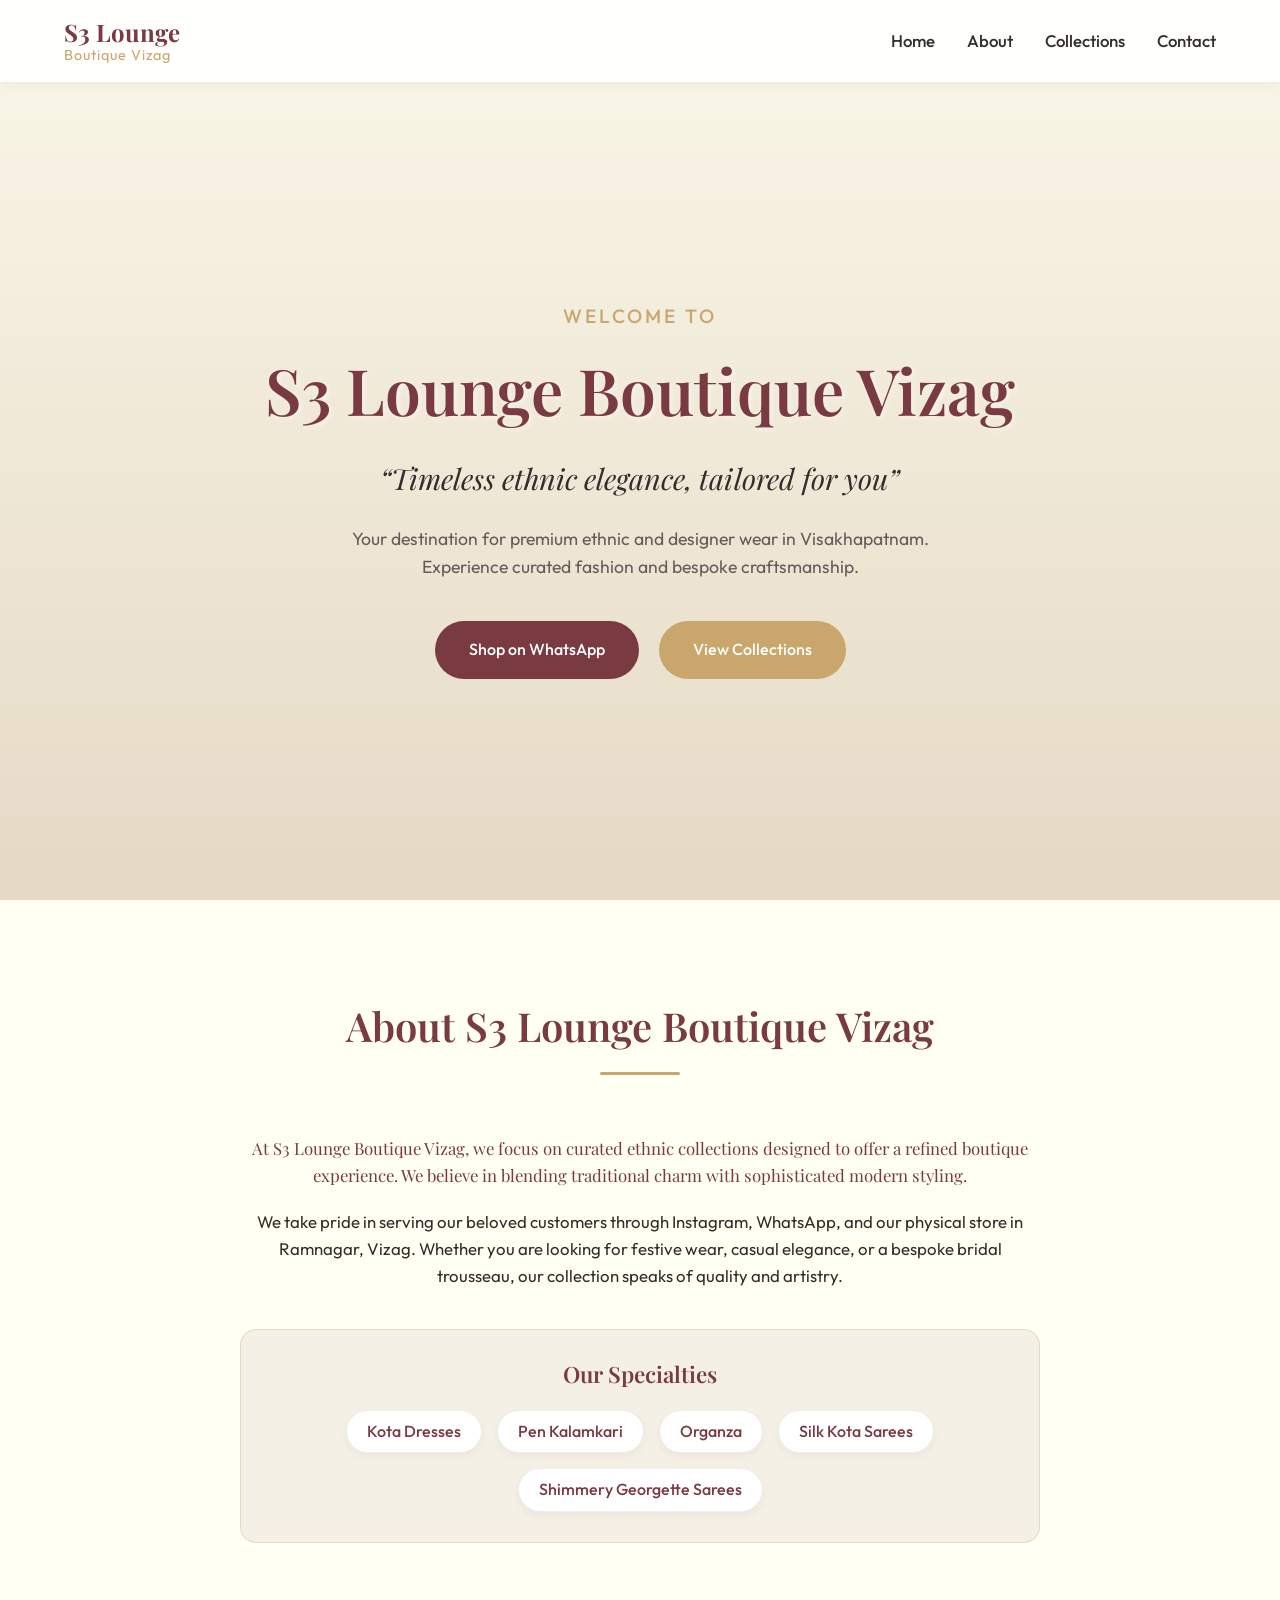
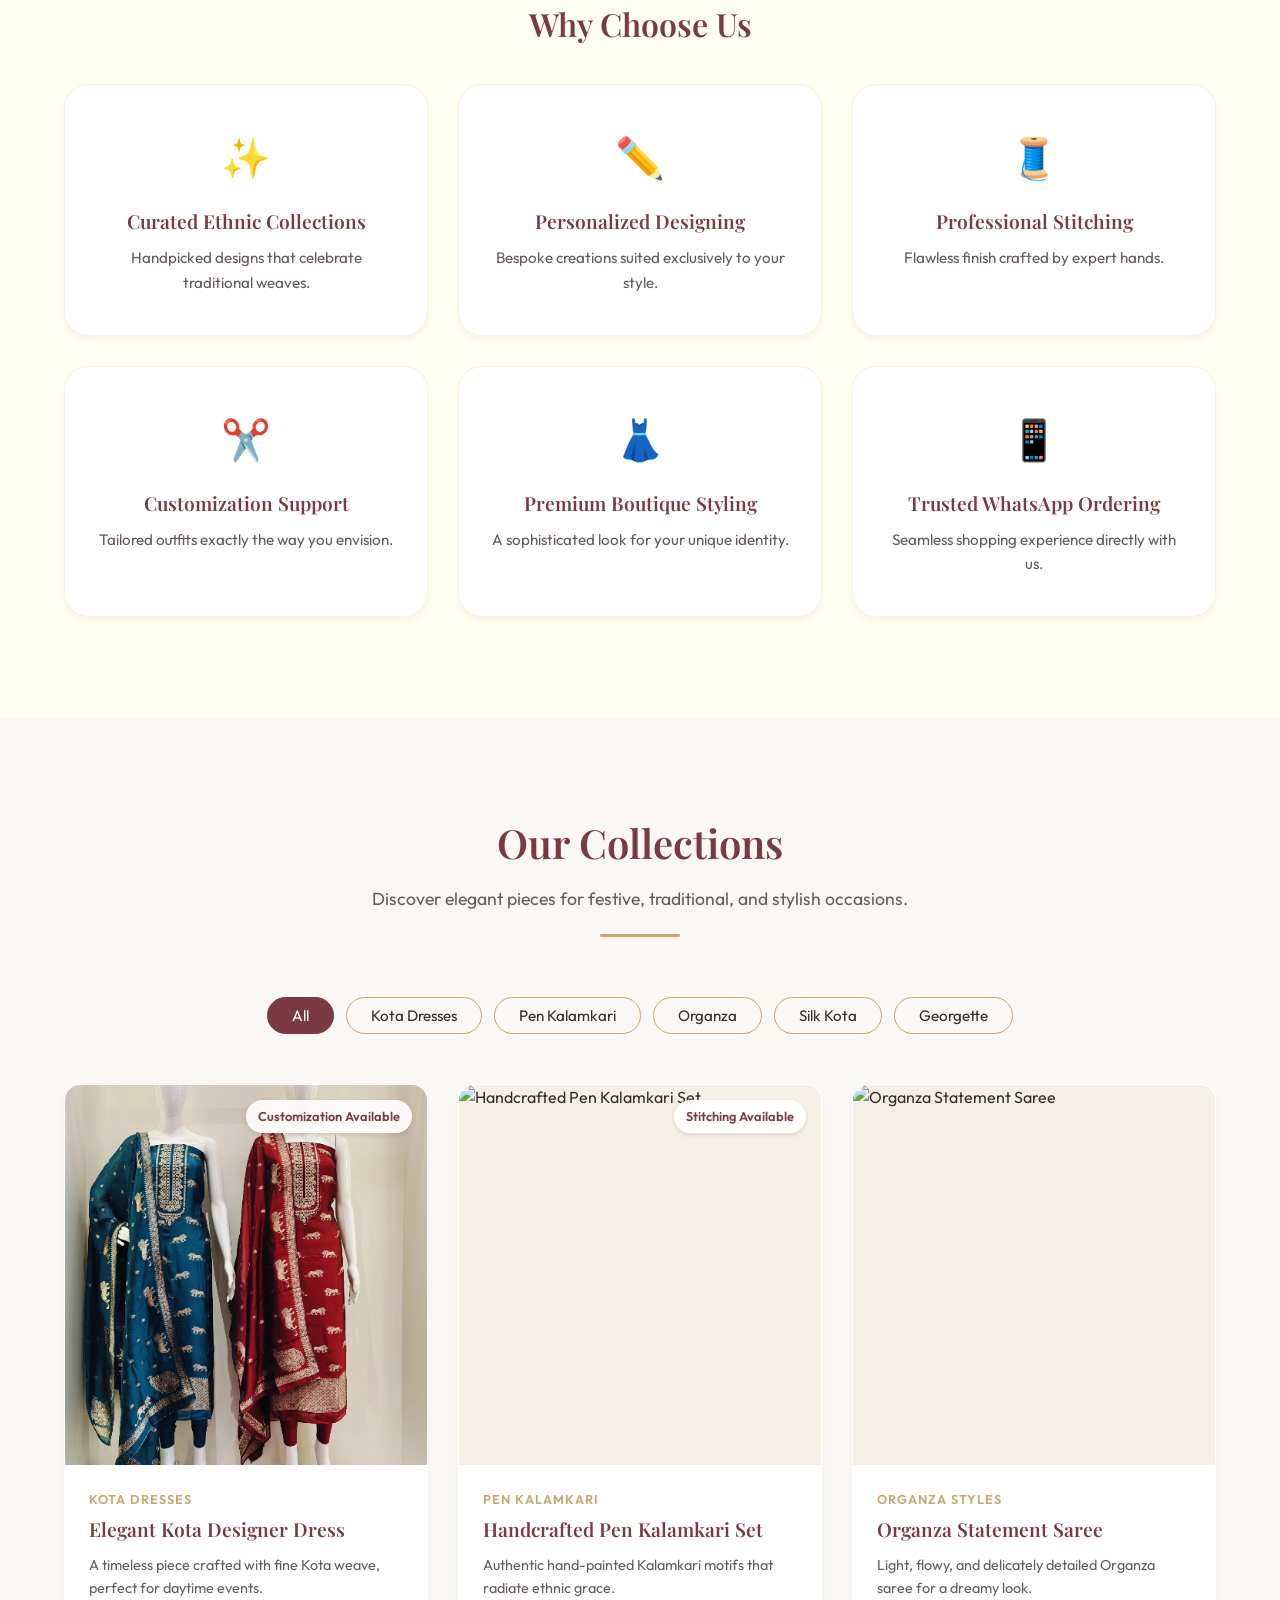
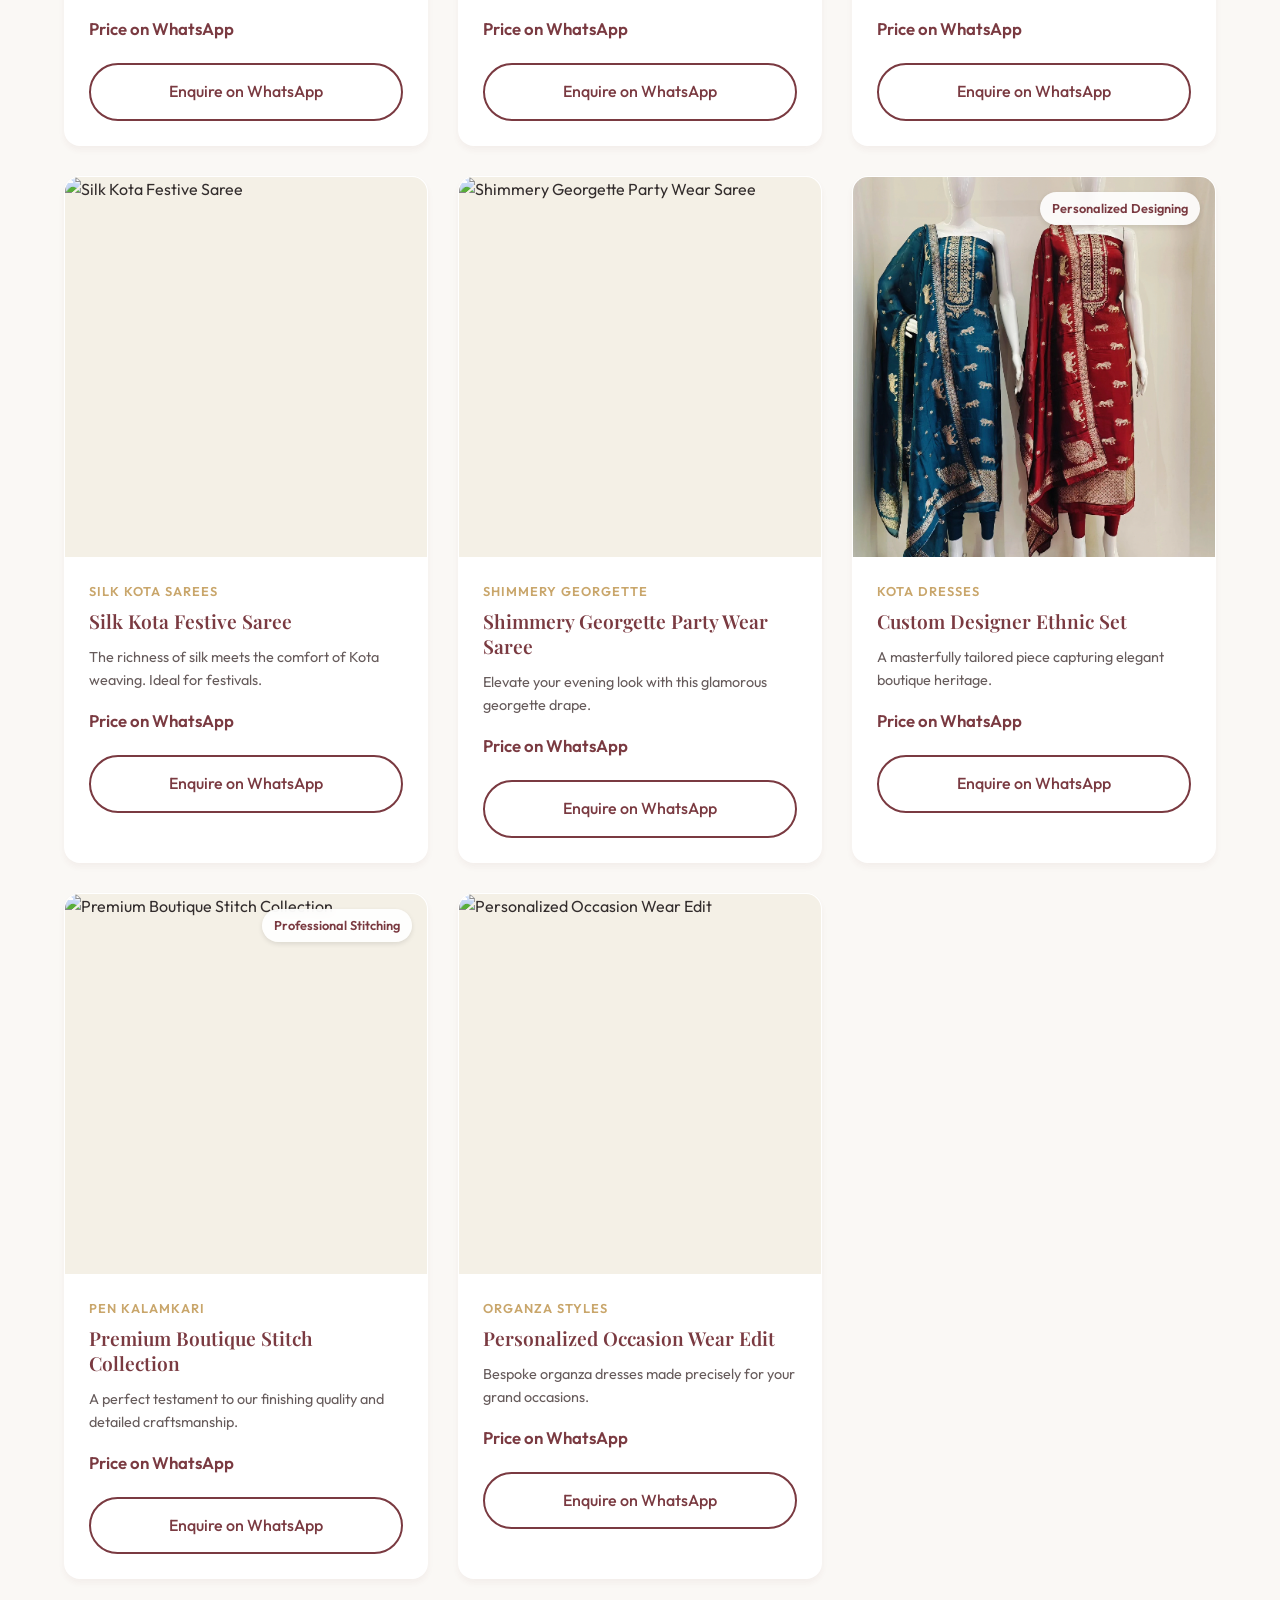
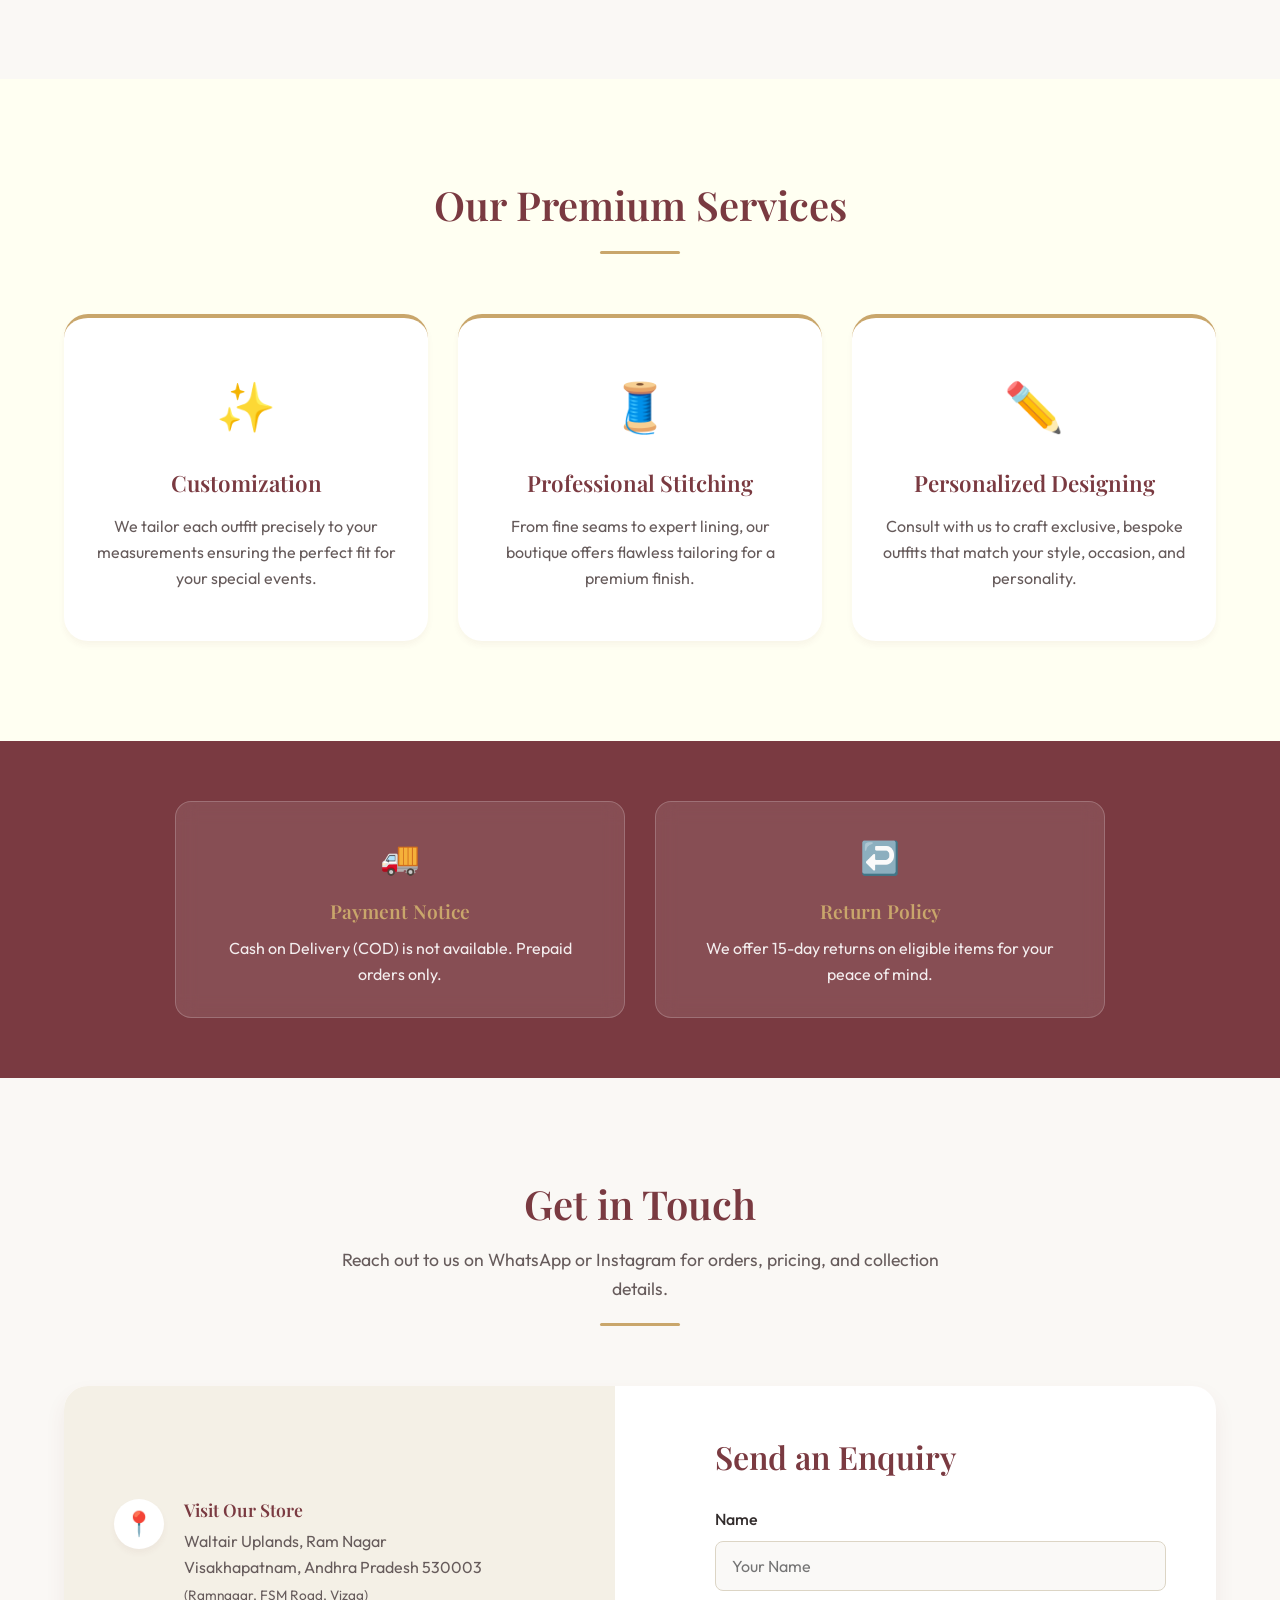
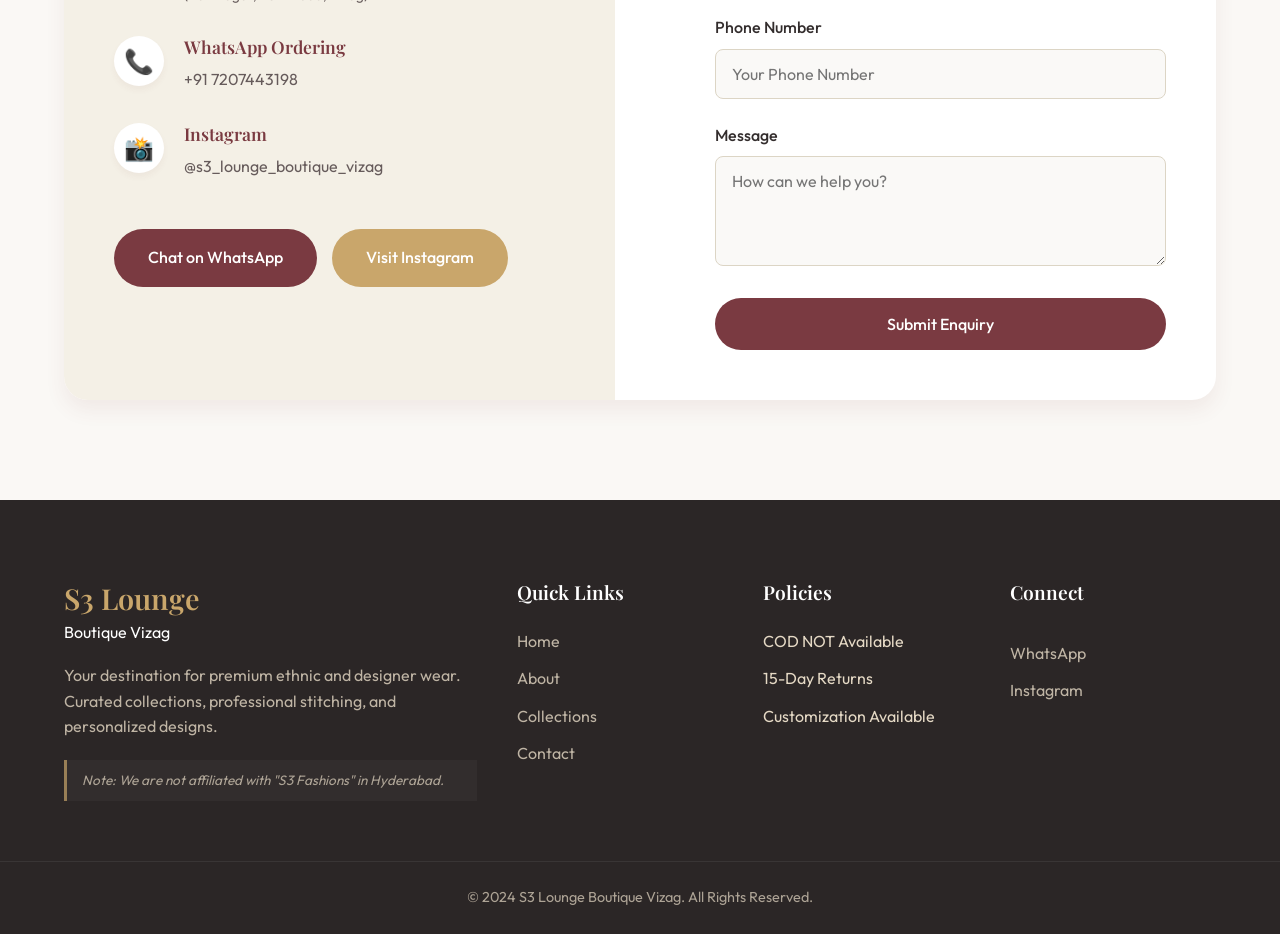
==== commit a6f7e501: "Update image source paths in product cards" ====
--- a/index.html
+++ b/index.html
@@ -144,7 +144,7 @@
                 <!-- Product 1 -->
                 <div class="product-card" data-category="kota">
                     <div class="product-image">
-                        <img src="assets/images/outfit_mannequins.png" alt="Elegant Kota Designer Dress">
+                        <img src="outfit_mannequins.png" alt="Elegant Kota Designer Dress">
                         <div class="product-badge">Customization Available</div>
                     </div>
                     <div class="product-info">
@@ -178,7 +178,7 @@
                 <!-- Product 3 -->
                 <div class="product-card" data-category="organza">
                     <div class="product-image">
-                        <img src="assets/images/Screenshot 2026-04-14 at 10.06.57 PM.png" alt="Organza Statement Saree">
+                        <img src="Screenshot 2026-04-14 at 10.06.57 PM.png" alt="Organza Statement Saree">
                     </div>
                     <div class="product-info">
                         <span class="product-category">Organza Styles</span>
@@ -194,7 +194,7 @@
                 <!-- Product 4 -->
                 <div class="product-card" data-category="silk-kota">
                     <div class="product-image">
-                        <img src="assets/images/Screenshot 2026-04-14 at 10.07.12 PM.png" alt="Silk Kota Festive Saree">
+                        <img src="Screenshot 2026-04-14 at 10.07.12 PM.png" alt="Silk Kota Festive Saree">
                     </div>
                     <div class="product-info">
                         <span class="product-category">Silk Kota Sarees</span>
@@ -226,7 +226,7 @@
                 <!-- Product 6 -->
                 <div class="product-card" data-category="kota">
                     <div class="product-image">
-                        <img src="assets/images/outfit_mannequins.png" alt="Custom Designer Ethnic Set">
+                        <img src="outfit_mannequins.png" alt="Custom Designer Ethnic Set">
                         <div class="product-badge">Personalized Designing</div>
                     </div>
                     <div class="product-info">
@@ -432,4 +432,4 @@
     <script src="script.js"></script>
 </body>
 
-</html>+</html>
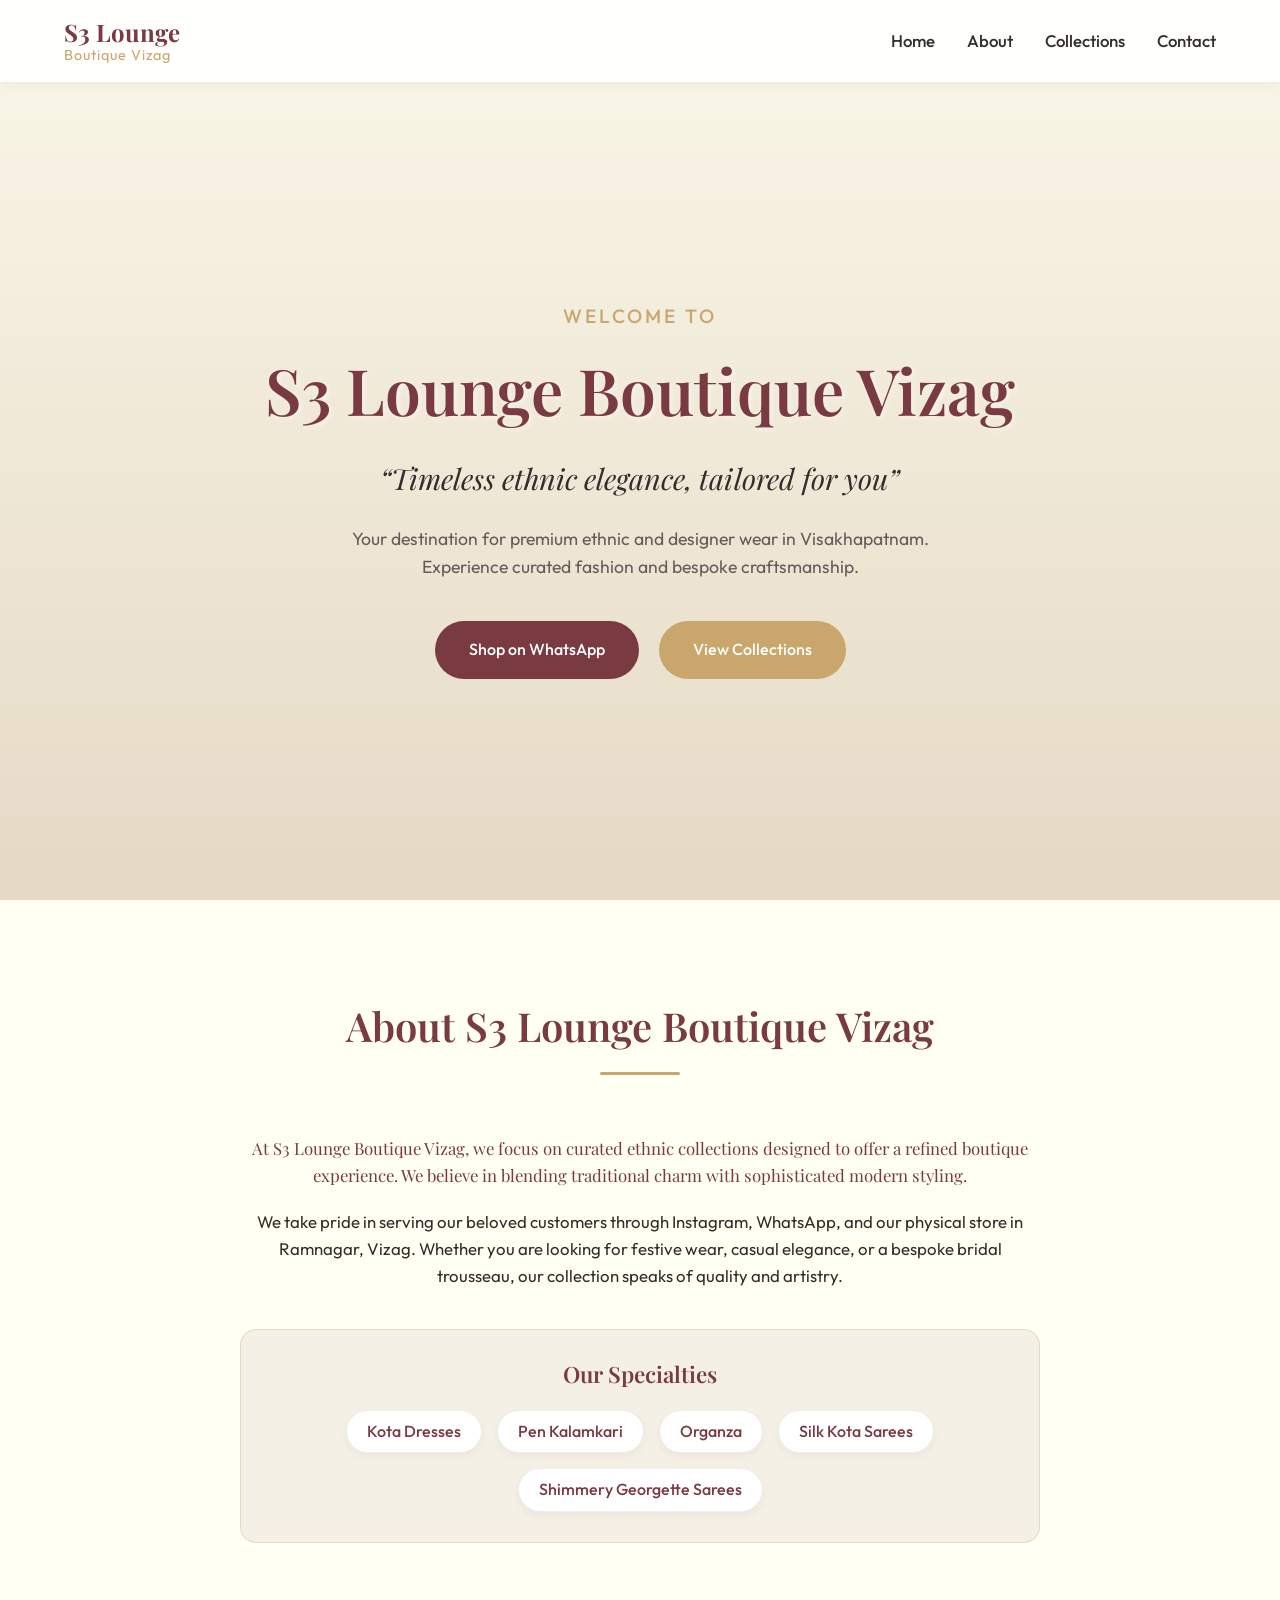
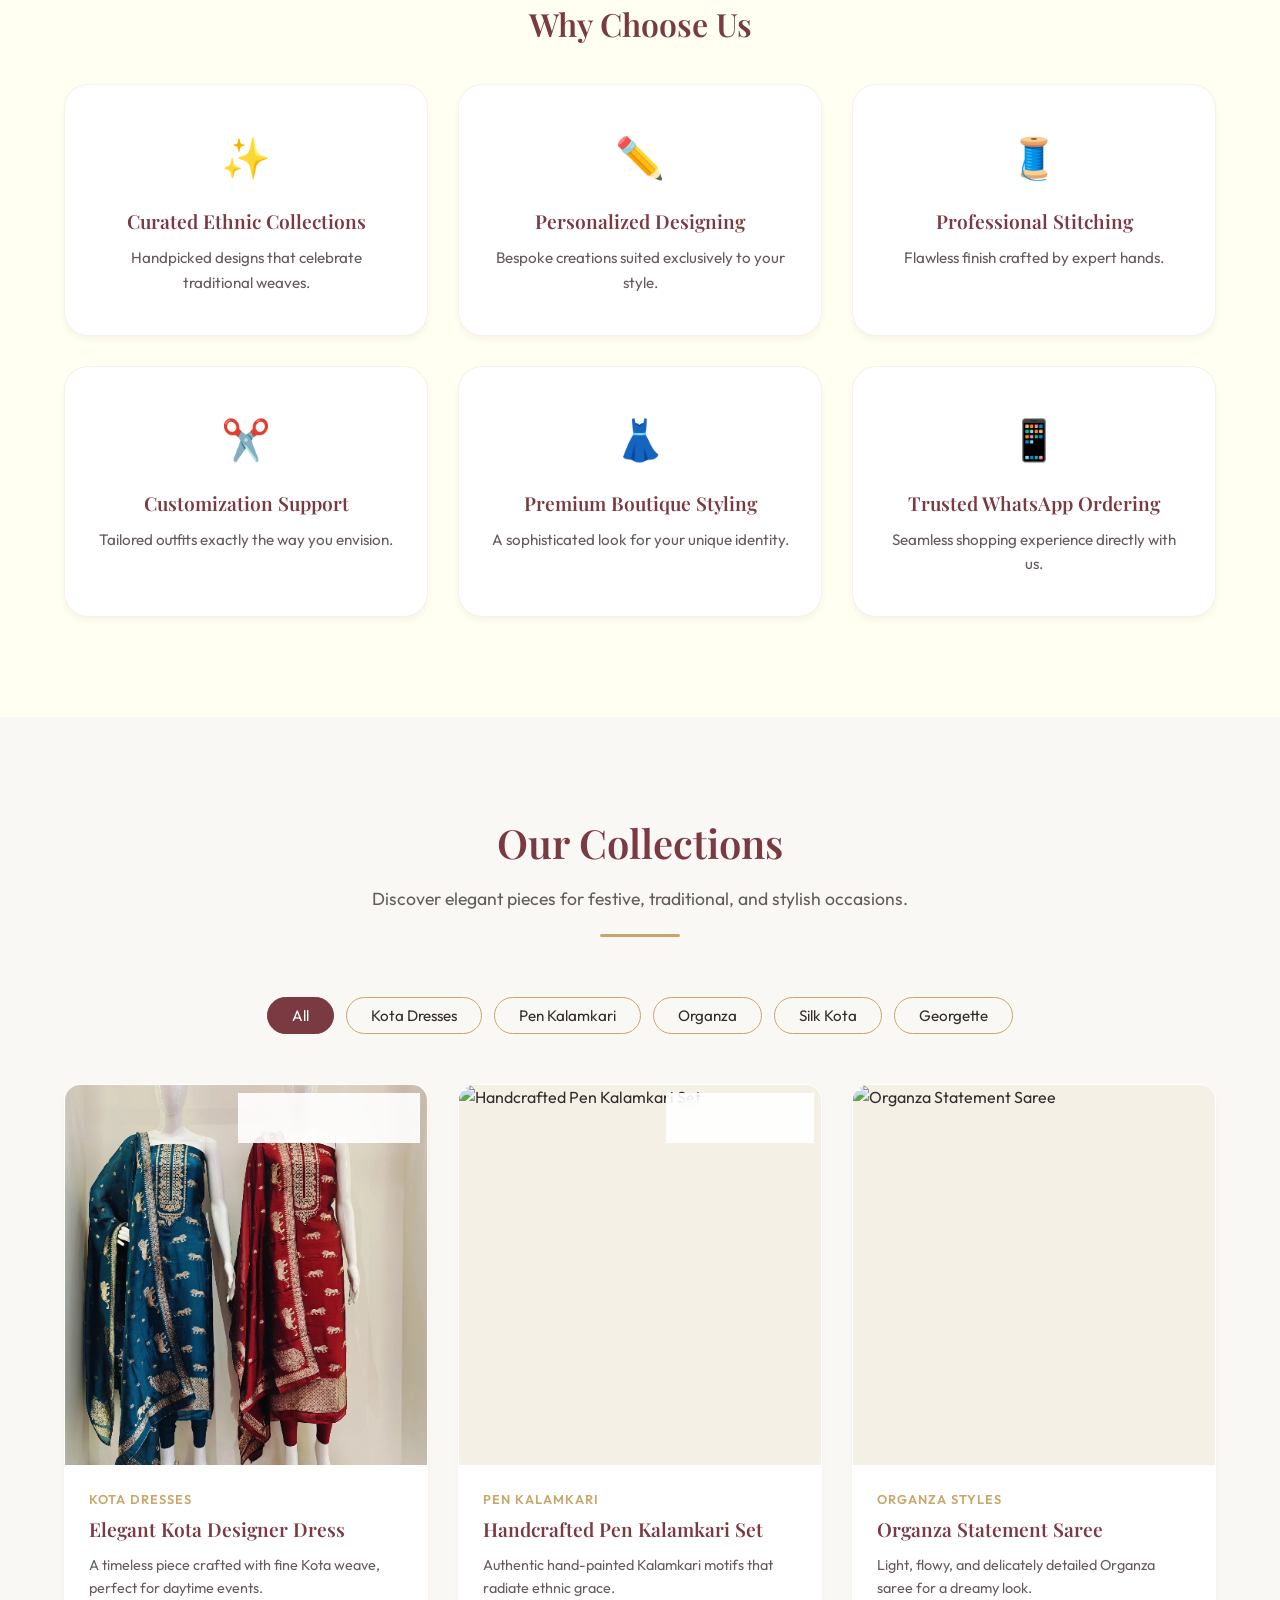
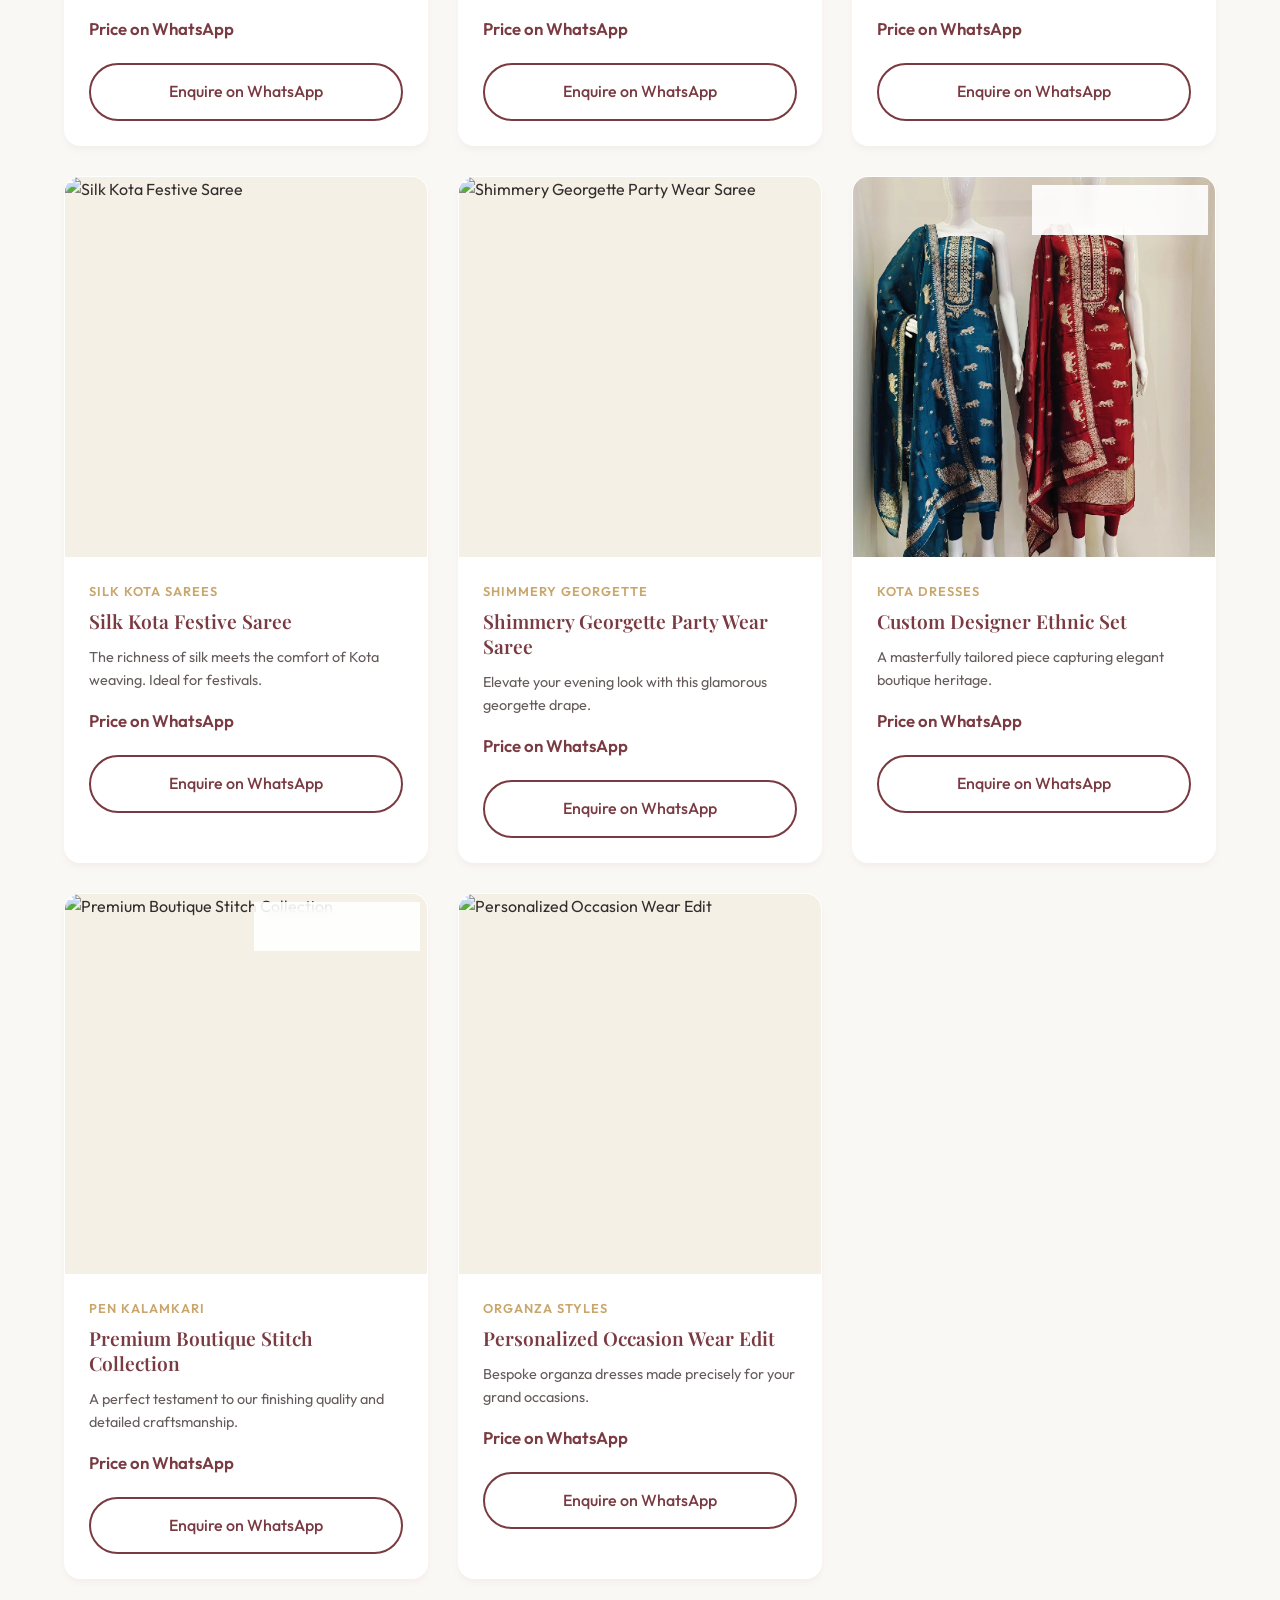
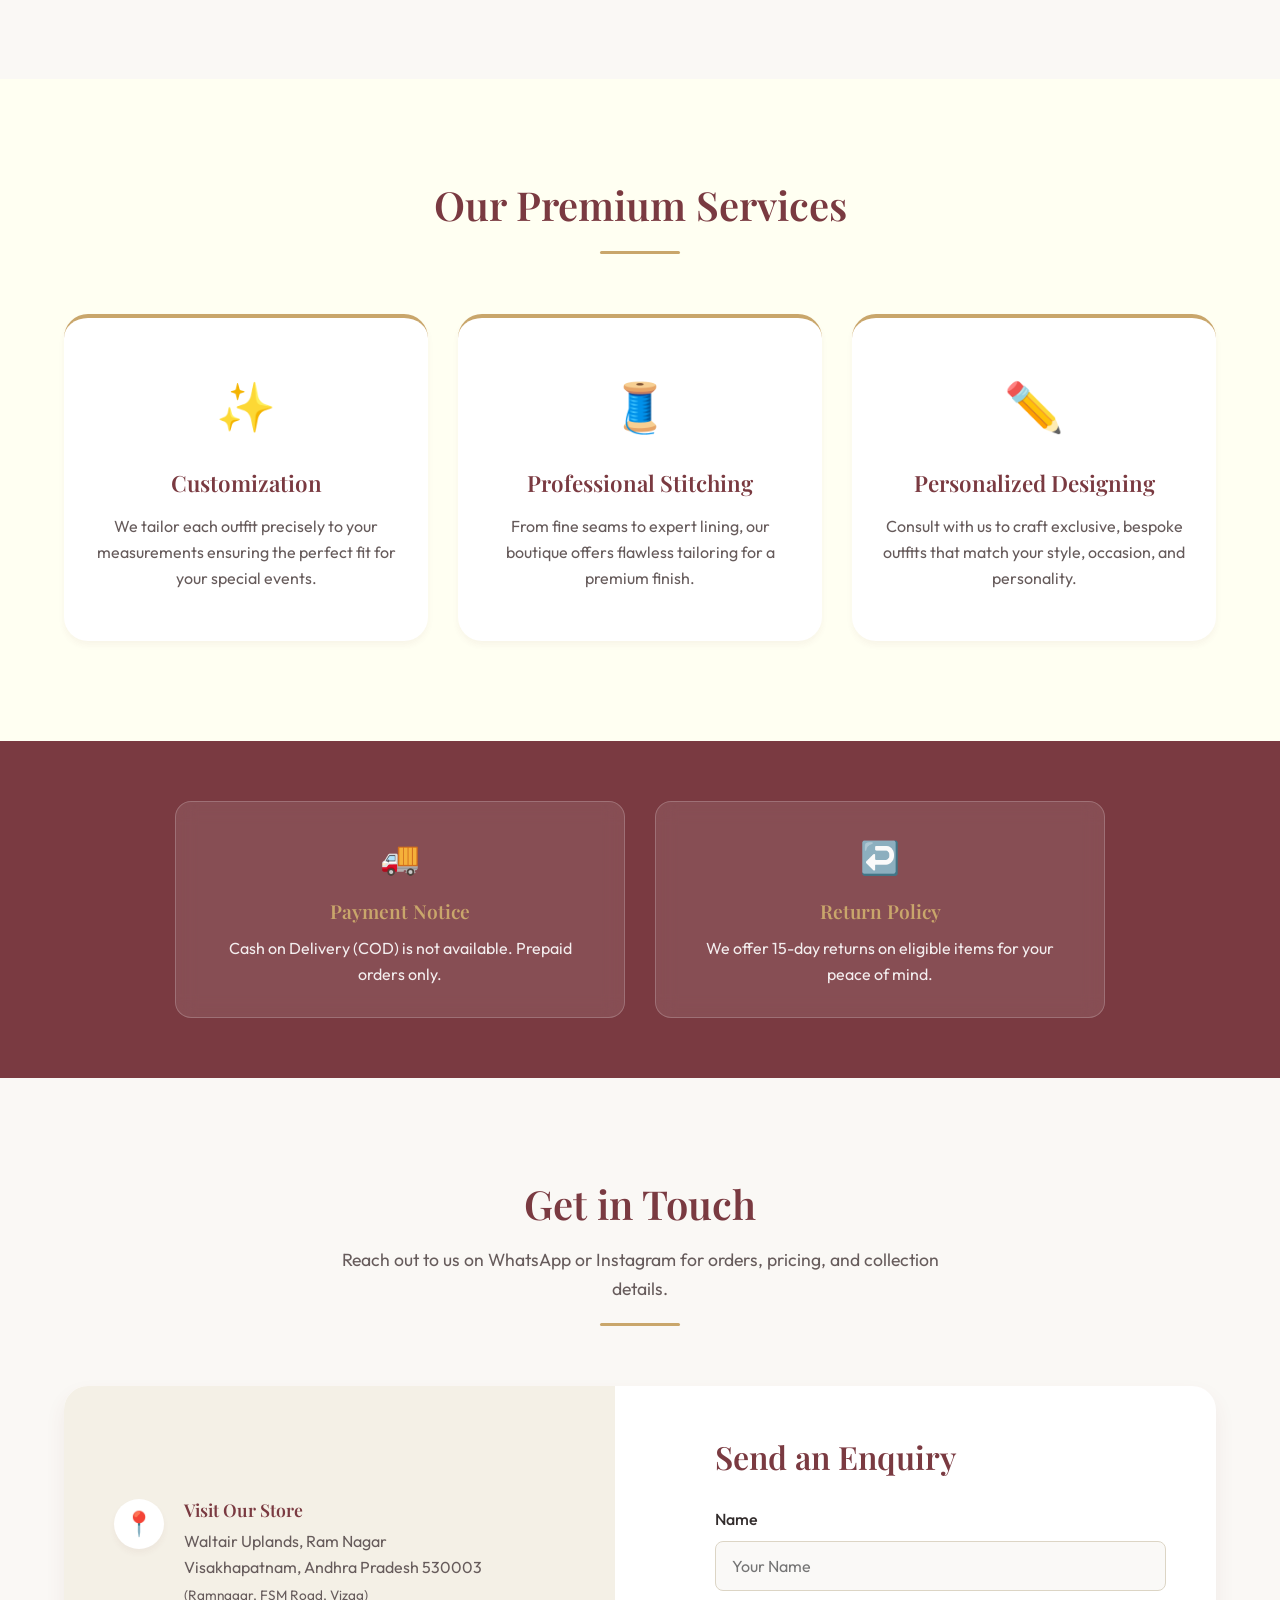
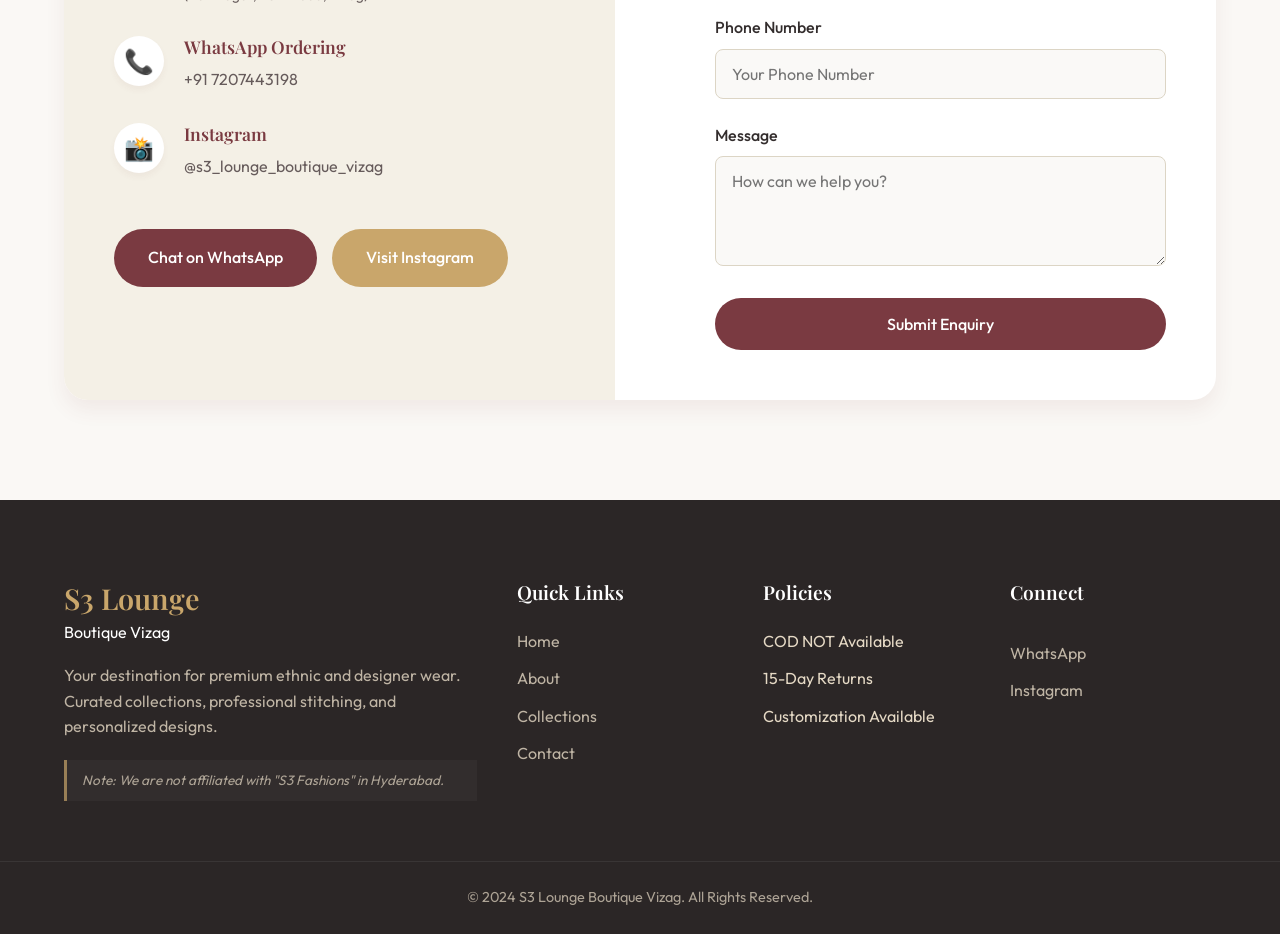
==== commit 5133e27e: "Update index.html" ====
--- a/index.html
+++ b/index.html
@@ -178,7 +178,7 @@
                 <!-- Product 3 -->
                 <div class="product-card" data-category="organza">
                     <div class="product-image">
-                        <img src="Screenshot 2026-04-14 at 10.06.57 PM.png" alt="Organza Statement Saree">
+                        <img src="saree1" alt="Organza Statement Saree">
                     </div>
                     <div class="product-info">
                         <span class="product-category">Organza Styles</span>
@@ -194,7 +194,7 @@
                 <!-- Product 4 -->
                 <div class="product-card" data-category="silk-kota">
                     <div class="product-image">
-                        <img src="Screenshot 2026-04-14 at 10.07.12 PM.png" alt="Silk Kota Festive Saree">
+                        <img src="saree2" alt="Silk Kota Festive Saree">
                     </div>
                     <div class="product-info">
                         <span class="product-category">Silk Kota Sarees</span>
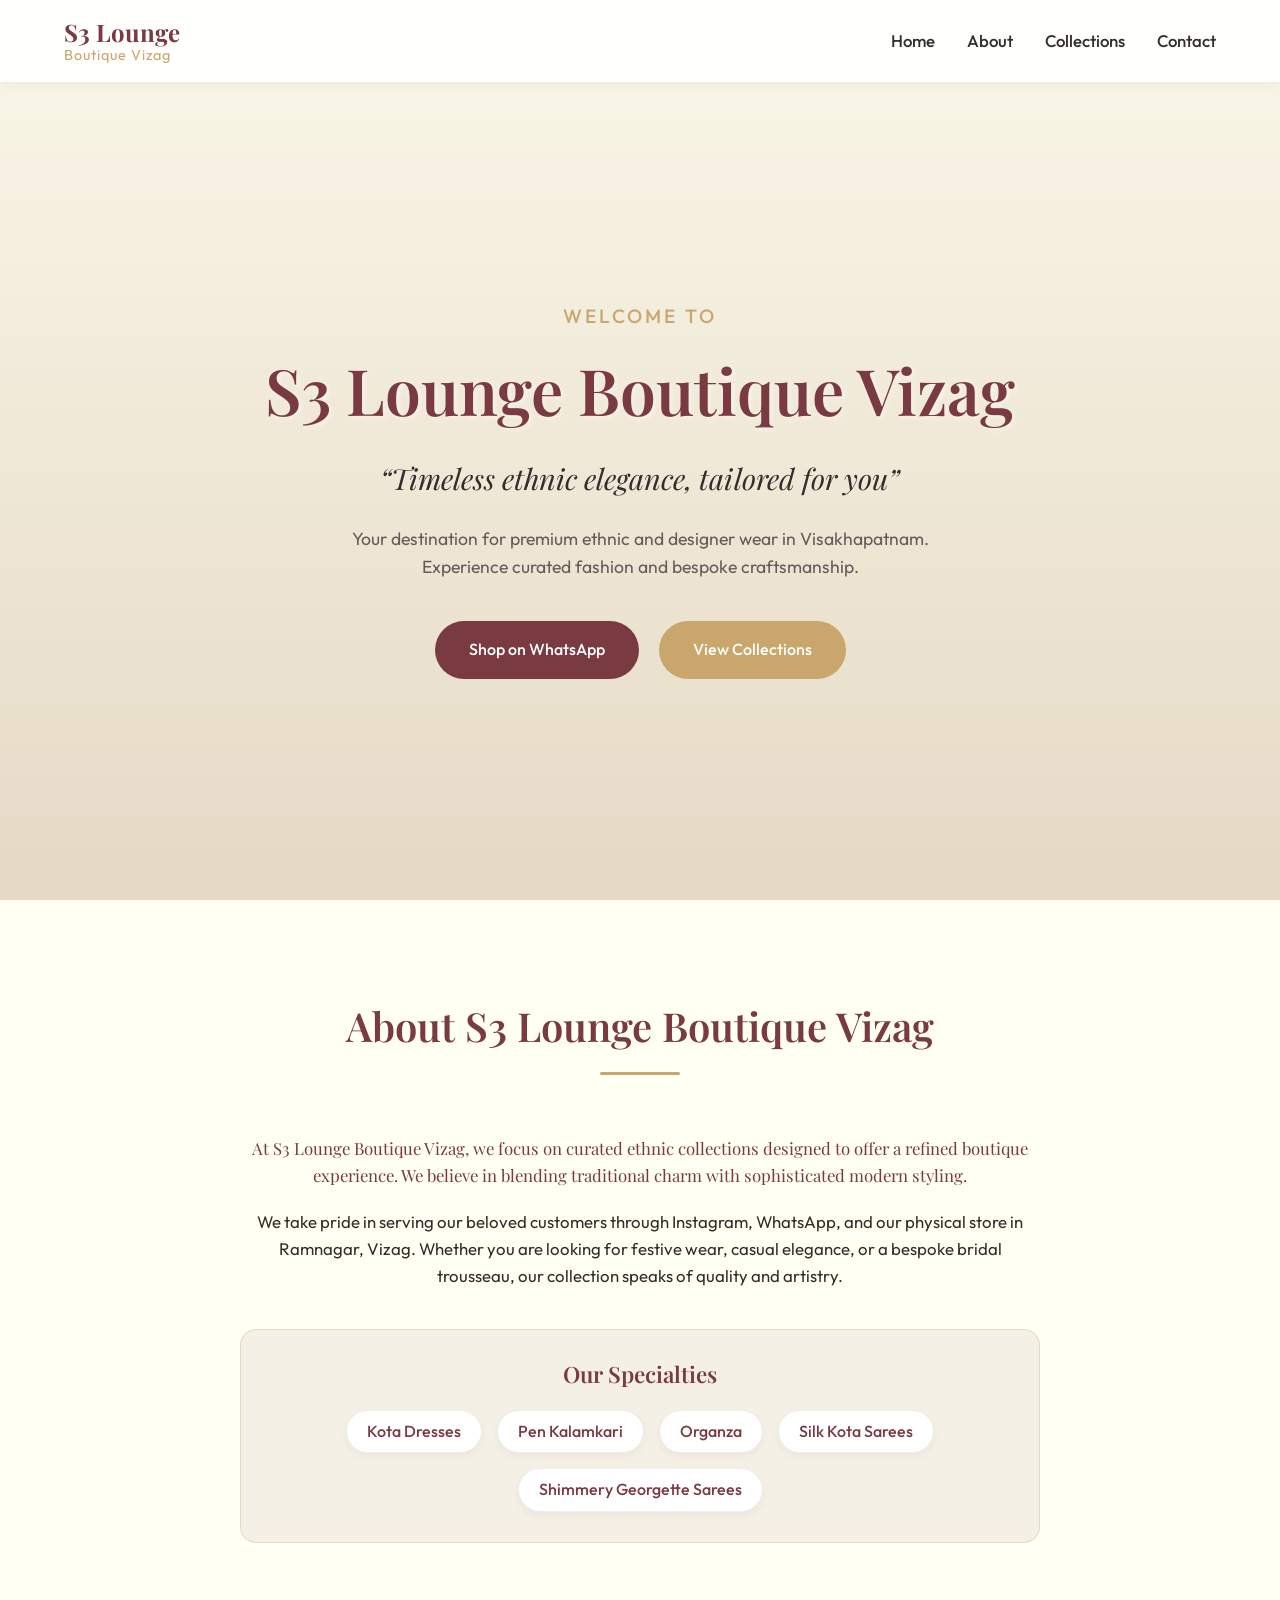
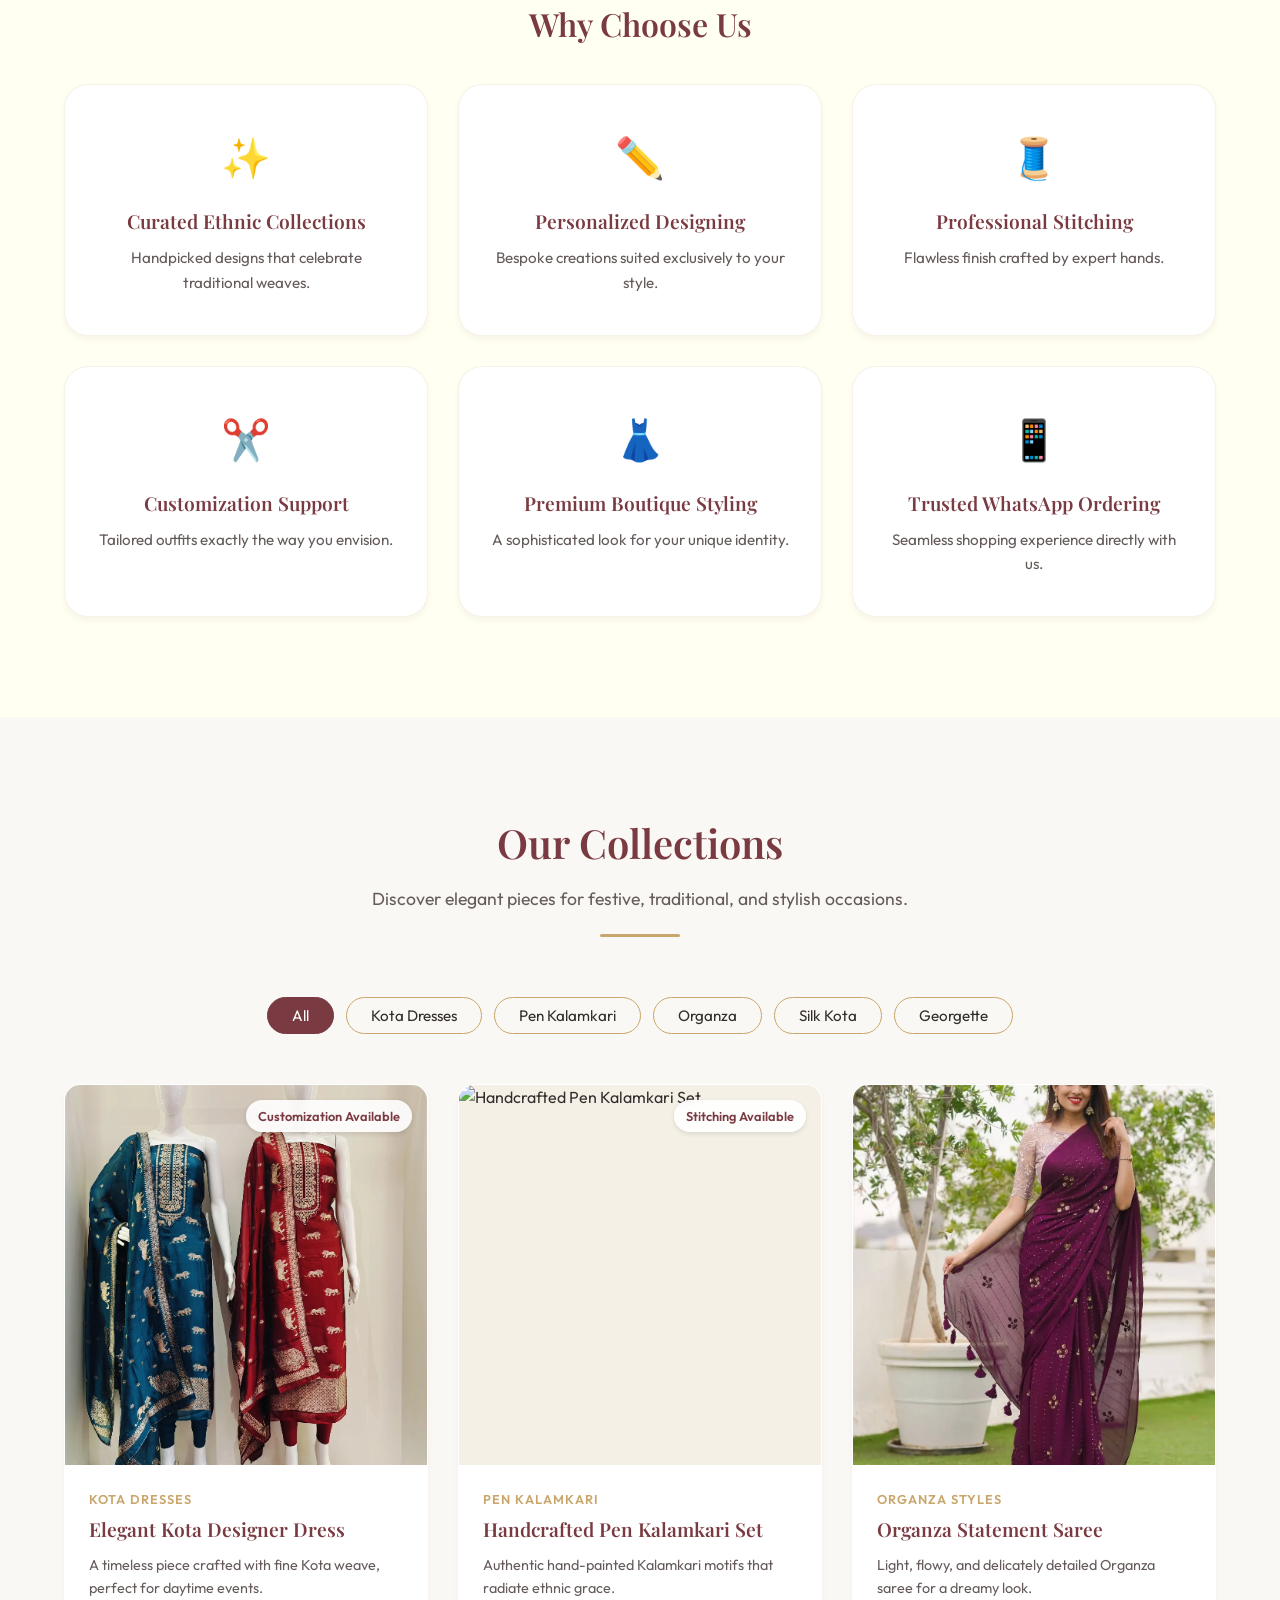
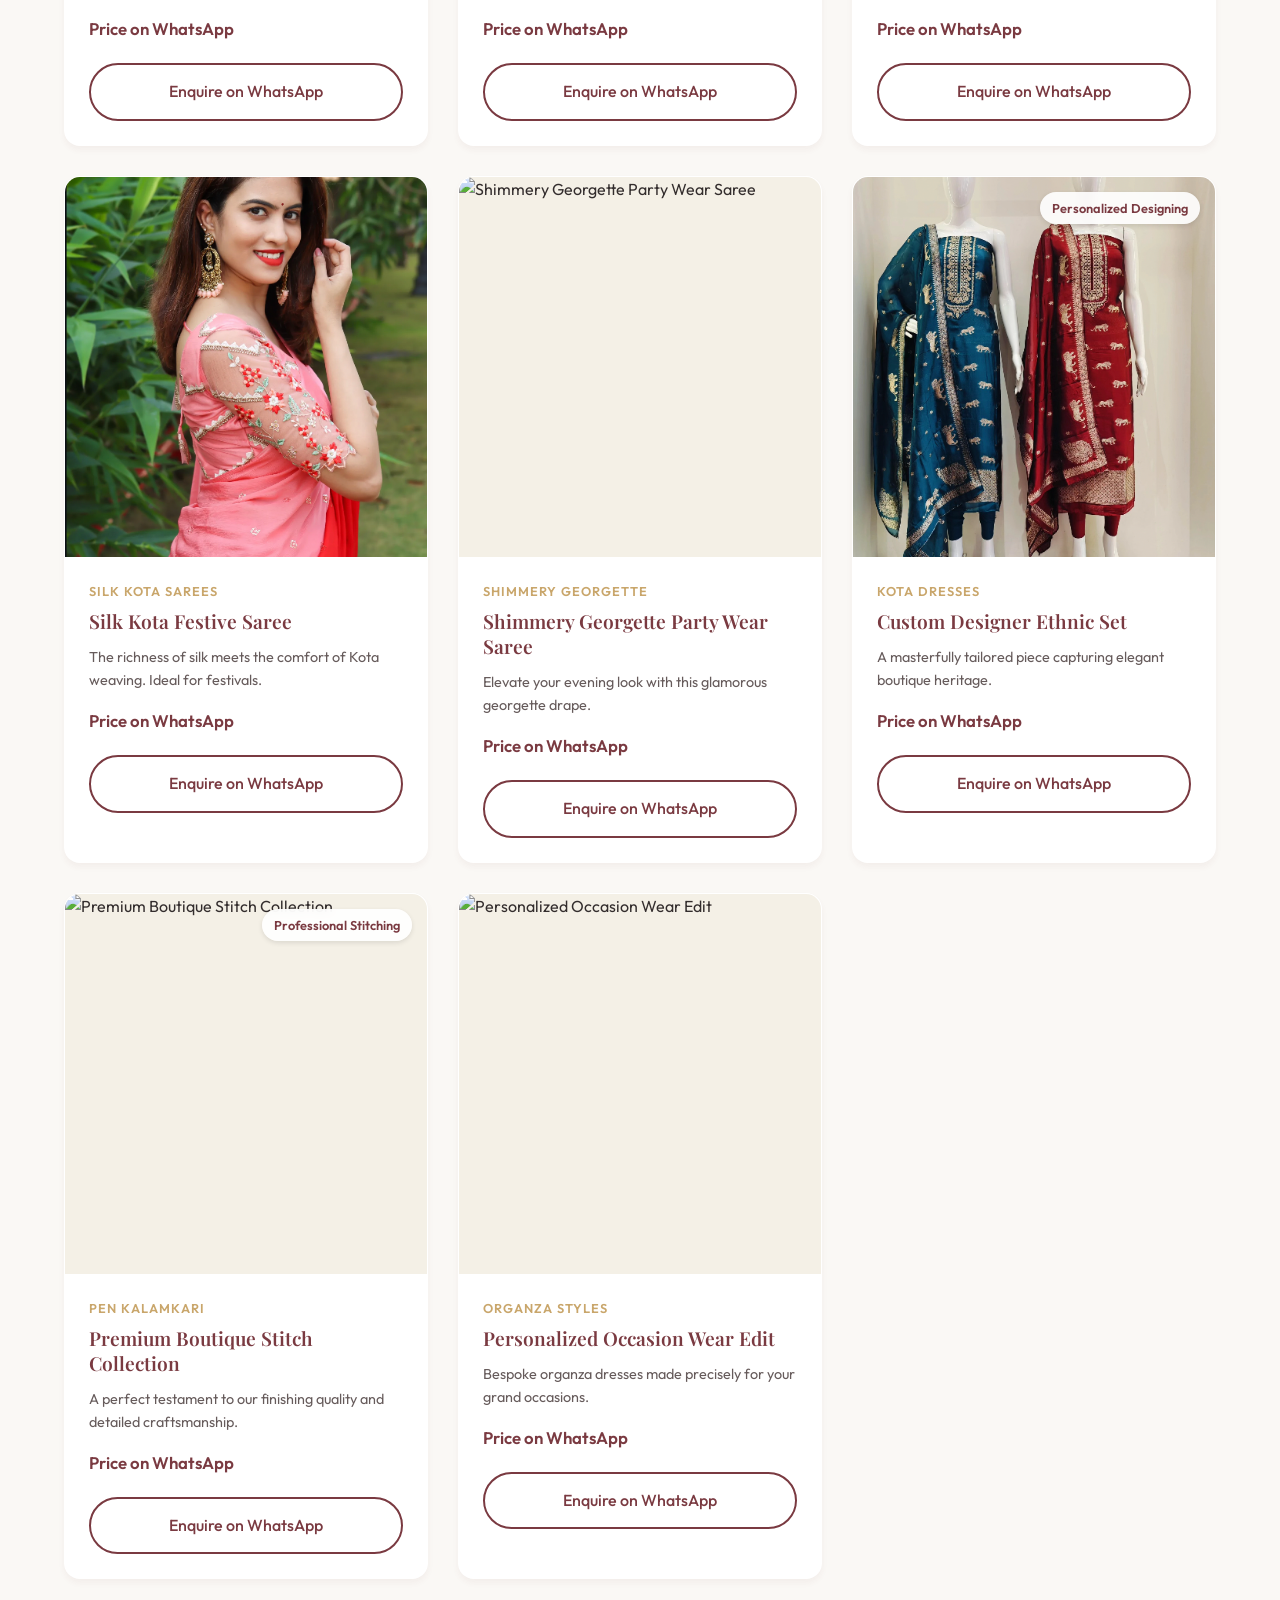
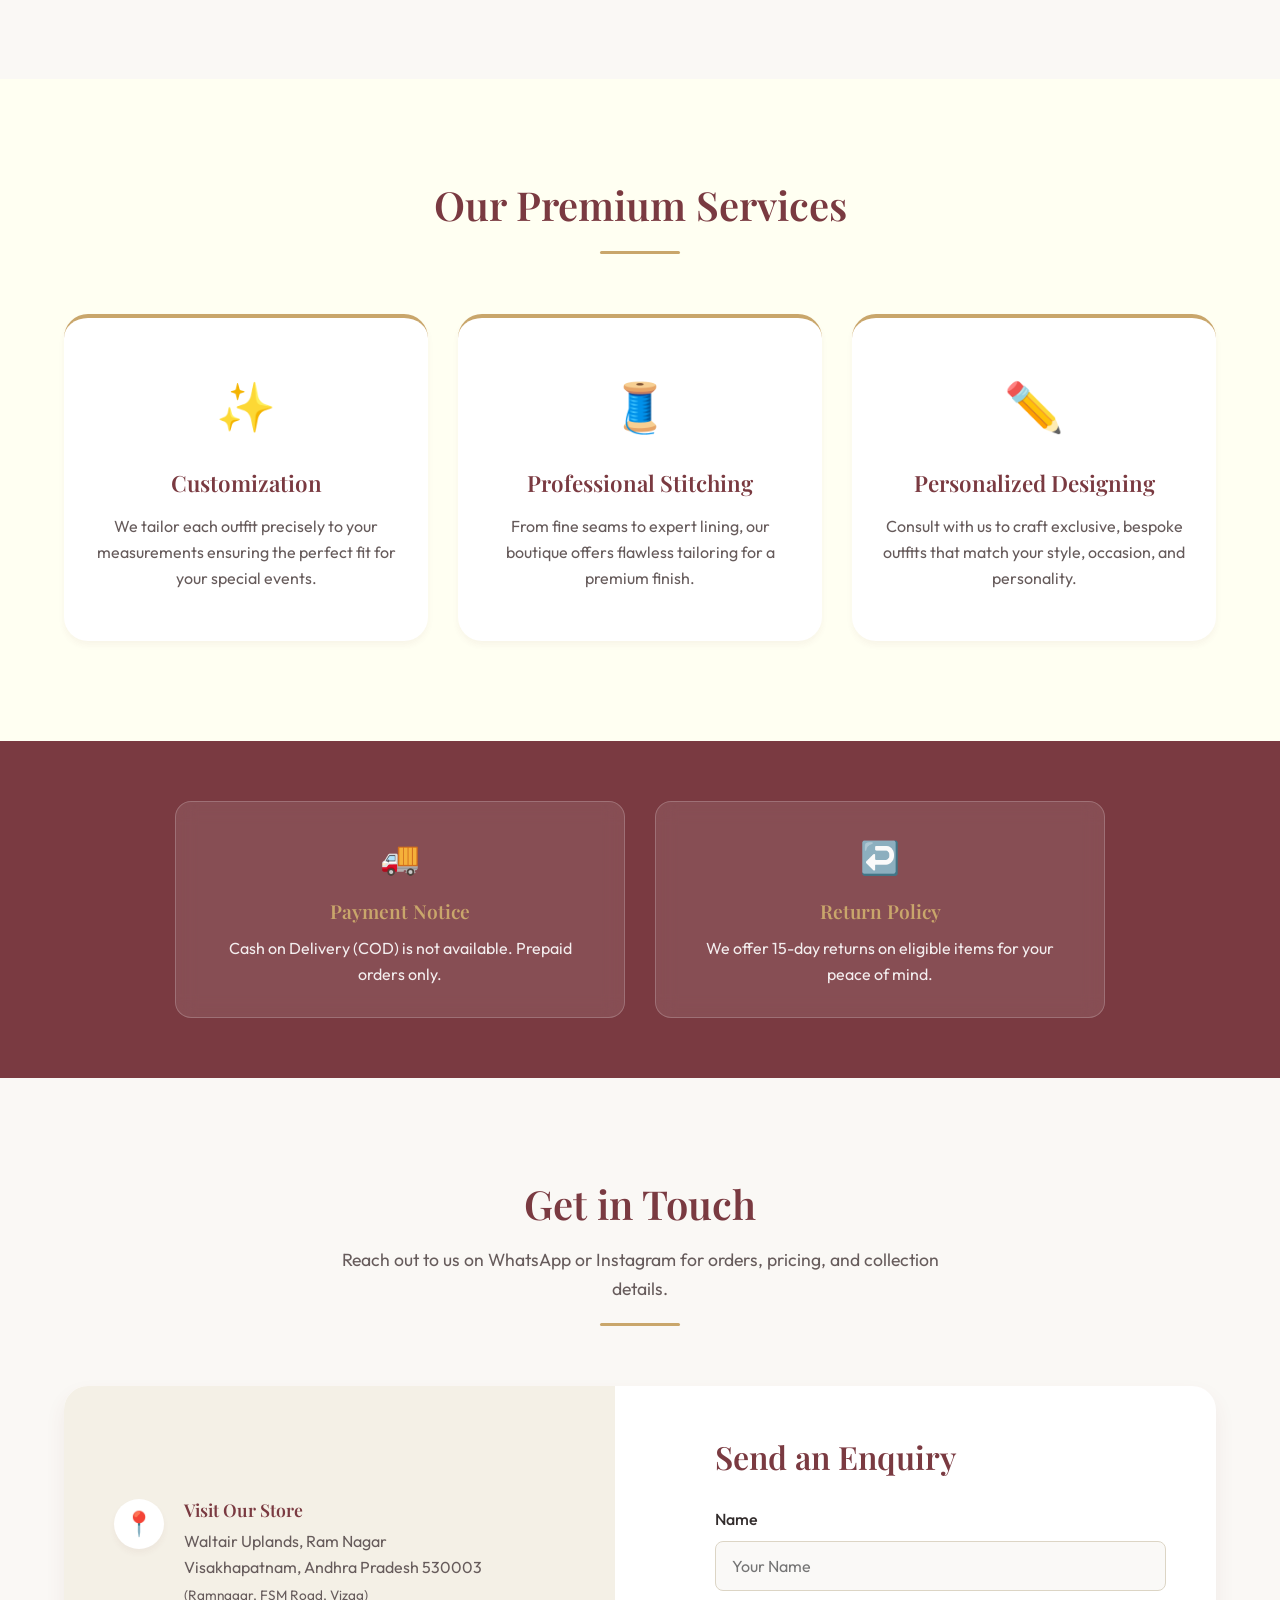
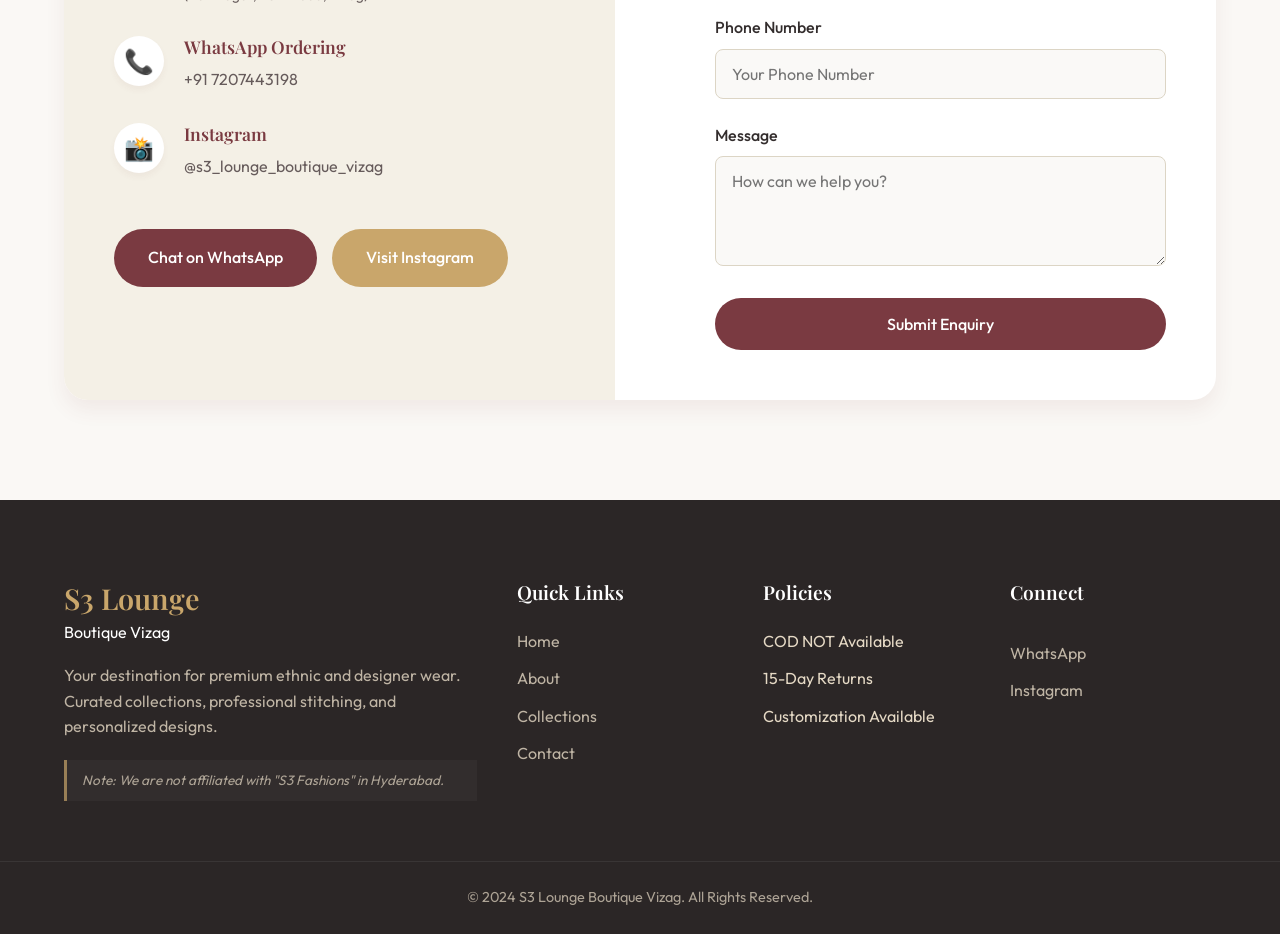
==== commit 05c8a3ea: "Update image sources for product cards" ====
--- a/index.html
+++ b/index.html
@@ -178,7 +178,7 @@
                 <!-- Product 3 -->
                 <div class="product-card" data-category="organza">
                     <div class="product-image">
-                        <img src="saree1" alt="Organza Statement Saree">
+                        <img src="saree1.png" alt="Organza Statement Saree">
                     </div>
                     <div class="product-info">
                         <span class="product-category">Organza Styles</span>
@@ -194,7 +194,7 @@
                 <!-- Product 4 -->
                 <div class="product-card" data-category="silk-kota">
                     <div class="product-image">
-                        <img src="saree2" alt="Silk Kota Festive Saree">
+                        <img src="saree2.png" alt="Silk Kota Festive Saree">
                     </div>
                     <div class="product-info">
                         <span class="product-category">Silk Kota Sarees</span>
